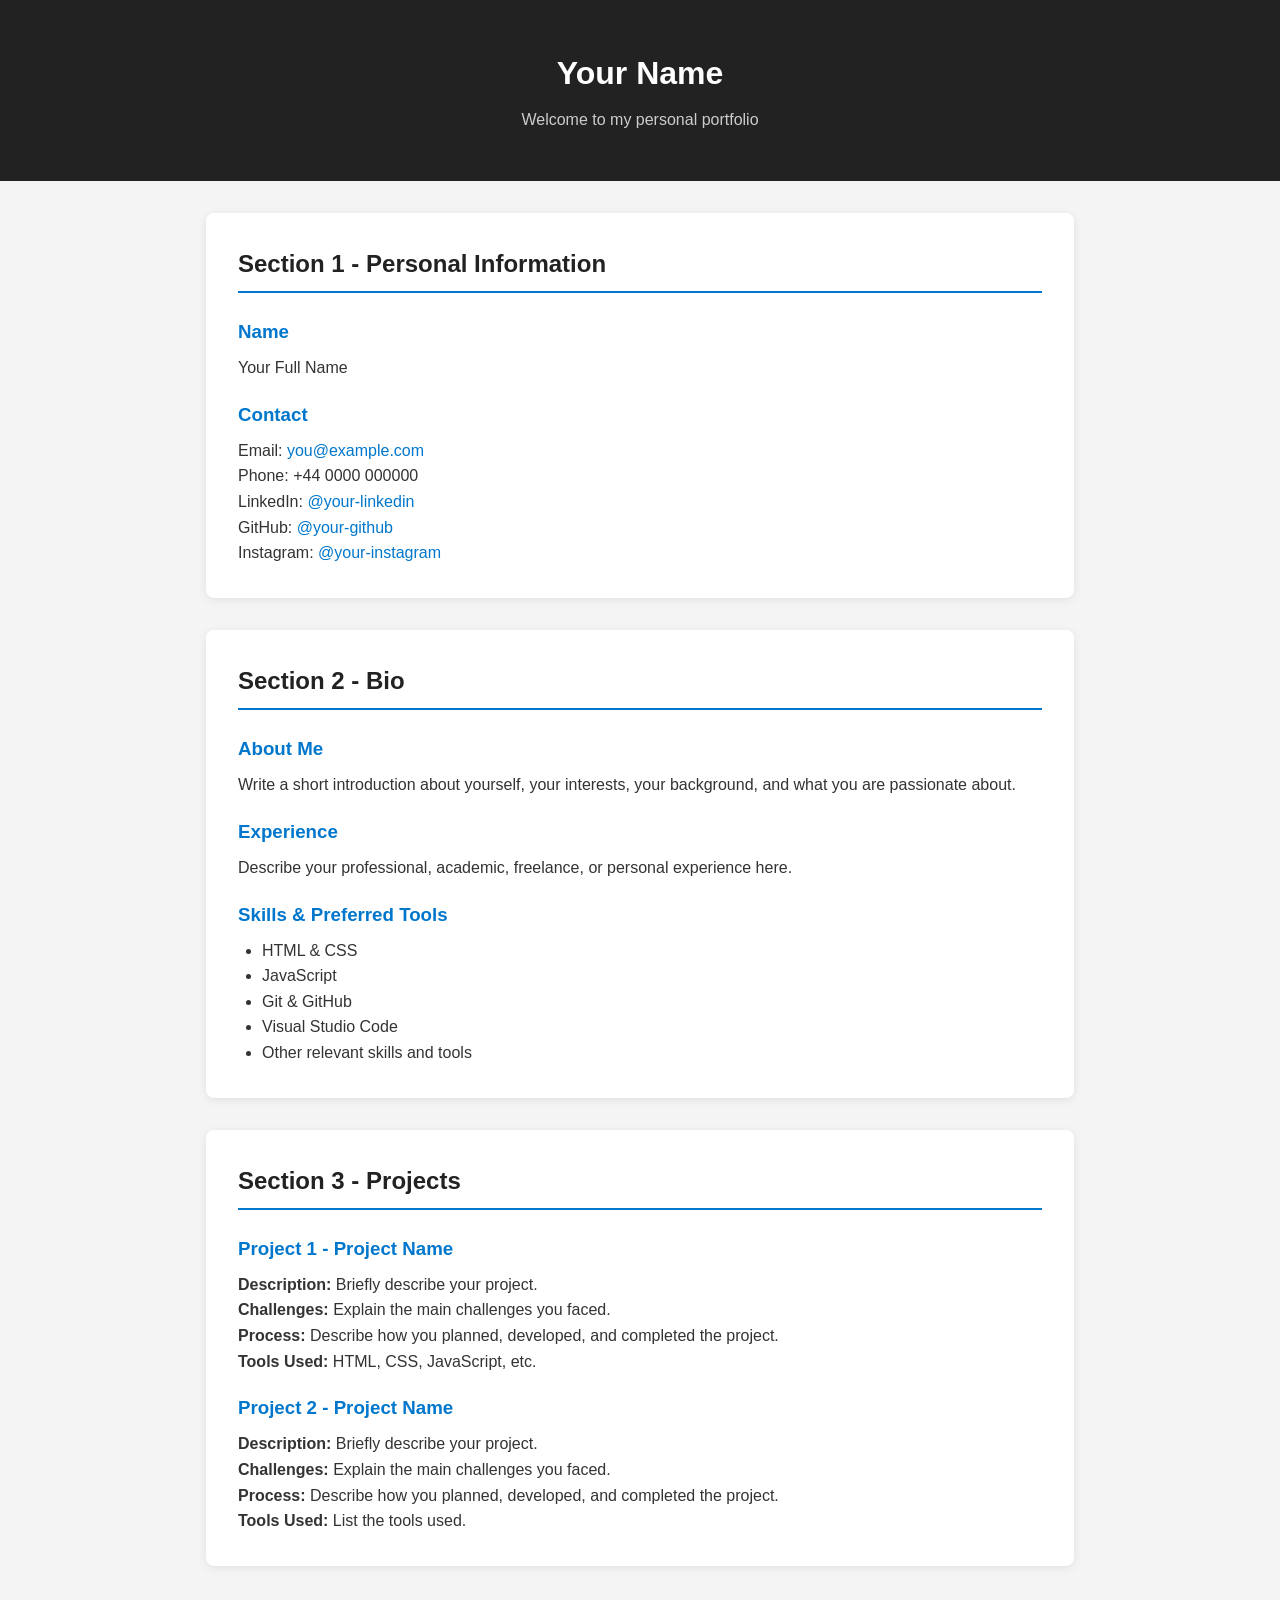
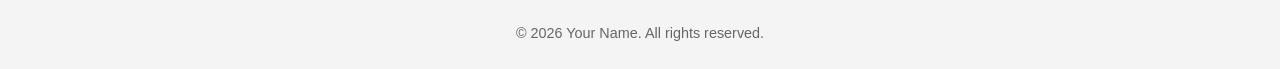
==== index.html @ 1fdf094a "add index.html file" ====
<!DOCTYPE html>
<html lang="en">
<head>
  <meta charset="UTF-8">
  <meta name="viewport" content="width=device-width, initial-scale=1.0">
  <title>Personal Portfolio</title>
  <style>
    * {
      box-sizing: border-box;
      margin: 0;
      padding: 0;
    }

    body {
      font-family: Arial, sans-serif;
      line-height: 1.6;
      color: #333;
      background-color: #f4f4f4;
    }

    header {
      background-color: #222;
      color: white;
      text-align: center;
      padding: 3rem 1rem;
    }

    header h1 {
      margin-bottom: 0.5rem;
    }

    header p {
      color: #ccc;
    }

    main {
      max-width: 900px;
      margin: 2rem auto;
      padding: 0 1rem;
    }

    section {
      background: white;
      margin-bottom: 2rem;
      padding: 2rem;
      border-radius: 8px;
      box-shadow: 0 2px 8px rgba(0, 0, 0, 0.08);
    }

    section h2 {
      color: #222;
      border-bottom: 2px solid #0077cc;
      padding-bottom: 0.5rem;
      margin-bottom: 1.5rem;
    }

    section h3 {
      color: #0077cc;
      margin-top: 1.2rem;
      margin-bottom: 0.5rem;
    }

    ul {
      padding-left: 1.5rem;
    }

    a {
      color: #0077cc;
      text-decoration: none;
    }

    a:hover {
      text-decoration: underline;
    }

    footer {
      text-align: center;
      padding: 1.5rem;
      color: #666;
      font-size: 0.9rem;
    }
  </style>
</head>
<body>

  <header>
    <h1>Your Name</h1>
    <p>Welcome to my personal portfolio</p>
  </header>

  <main>

    <!-- Section 1: Personal Information -->
    <section id="personal-information">
      <h2>Section 1 - Personal Information</h2>

      <h3>Name</h3>
      <p>Your Full Name</p>

      <h3>Contact</h3>
      <p>Email: <a href="mailto:you@example.com">you@example.com</a></p>
      <p>Phone: +44 0000 000000</p>
      <p>LinkedIn: <a href="#" target="_blank">@your-linkedin</a></p>
      <p>GitHub: <a href="#" target="_blank">@your-github</a></p>
      <p>Instagram: <a href="#" target="_blank">@your-instagram</a></p>
    </section>

    <!-- Section 2: Bio -->
    <section id="bio">
      <h2>Section 2 - Bio</h2>

      <h3>About Me</h3>
      <p>
        Write a short introduction about yourself, your interests,
        your background, and what you are passionate about.
      </p>

      <h3>Experience</h3>
      <p>
        Describe your professional, academic, freelance, or personal
        experience here.
      </p>

      <h3>Skills &amp; Preferred Tools</h3>
      <ul>
        <li>HTML &amp; CSS</li>
        <li>JavaScript</li>
        <li>Git &amp; GitHub</li>
        <li>Visual Studio Code</li>
        <li>Other relevant skills and tools</li>
      </ul>
    </section>

    <!-- Section 3: Projects -->
    <section id="projects">
      <h2>Section 3 - Projects</h2>

      <h3>Project 1 - Project Name</h3>
      <p><strong>Description:</strong> Briefly describe your project.</p>
      <p><strong>Challenges:</strong> Explain the main challenges you faced.</p>
      <p><strong>Process:</strong> Describe how you planned, developed, and completed the project.</p>
      <p><strong>Tools Used:</strong> HTML, CSS, JavaScript, etc.</p>

      <h3>Project 2 - Project Name</h3>
      <p><strong>Description:</strong> Briefly describe your project.</p>
      <p><strong>Challenges:</strong> Explain the main challenges you faced.</p>
      <p><strong>Process:</strong> Describe how you planned, developed, and completed the project.</p>
      <p><strong>Tools Used:</strong> List the tools used.</p>
    </section>

  </main>

  <footer>
    <p>&copy; 2026 Your Name. All rights reserved.</p>
  </footer>

</body>
</html>
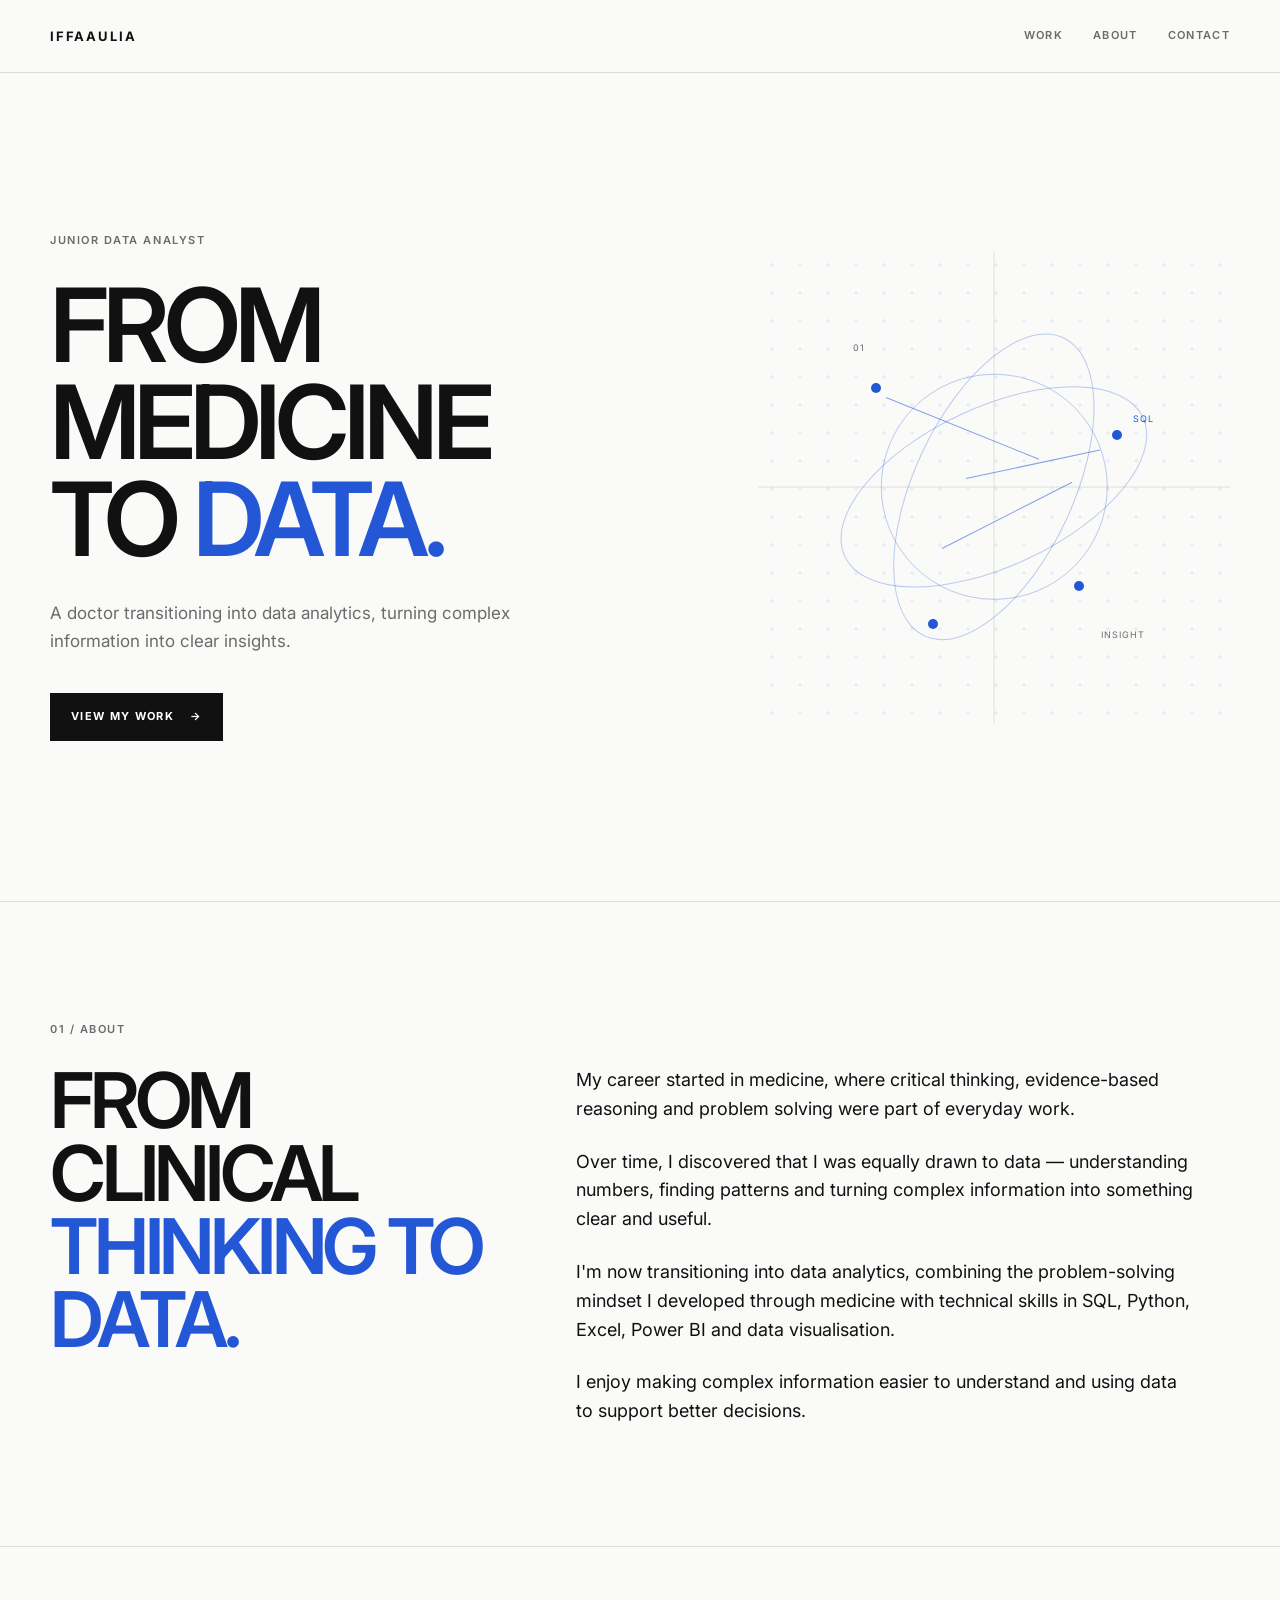
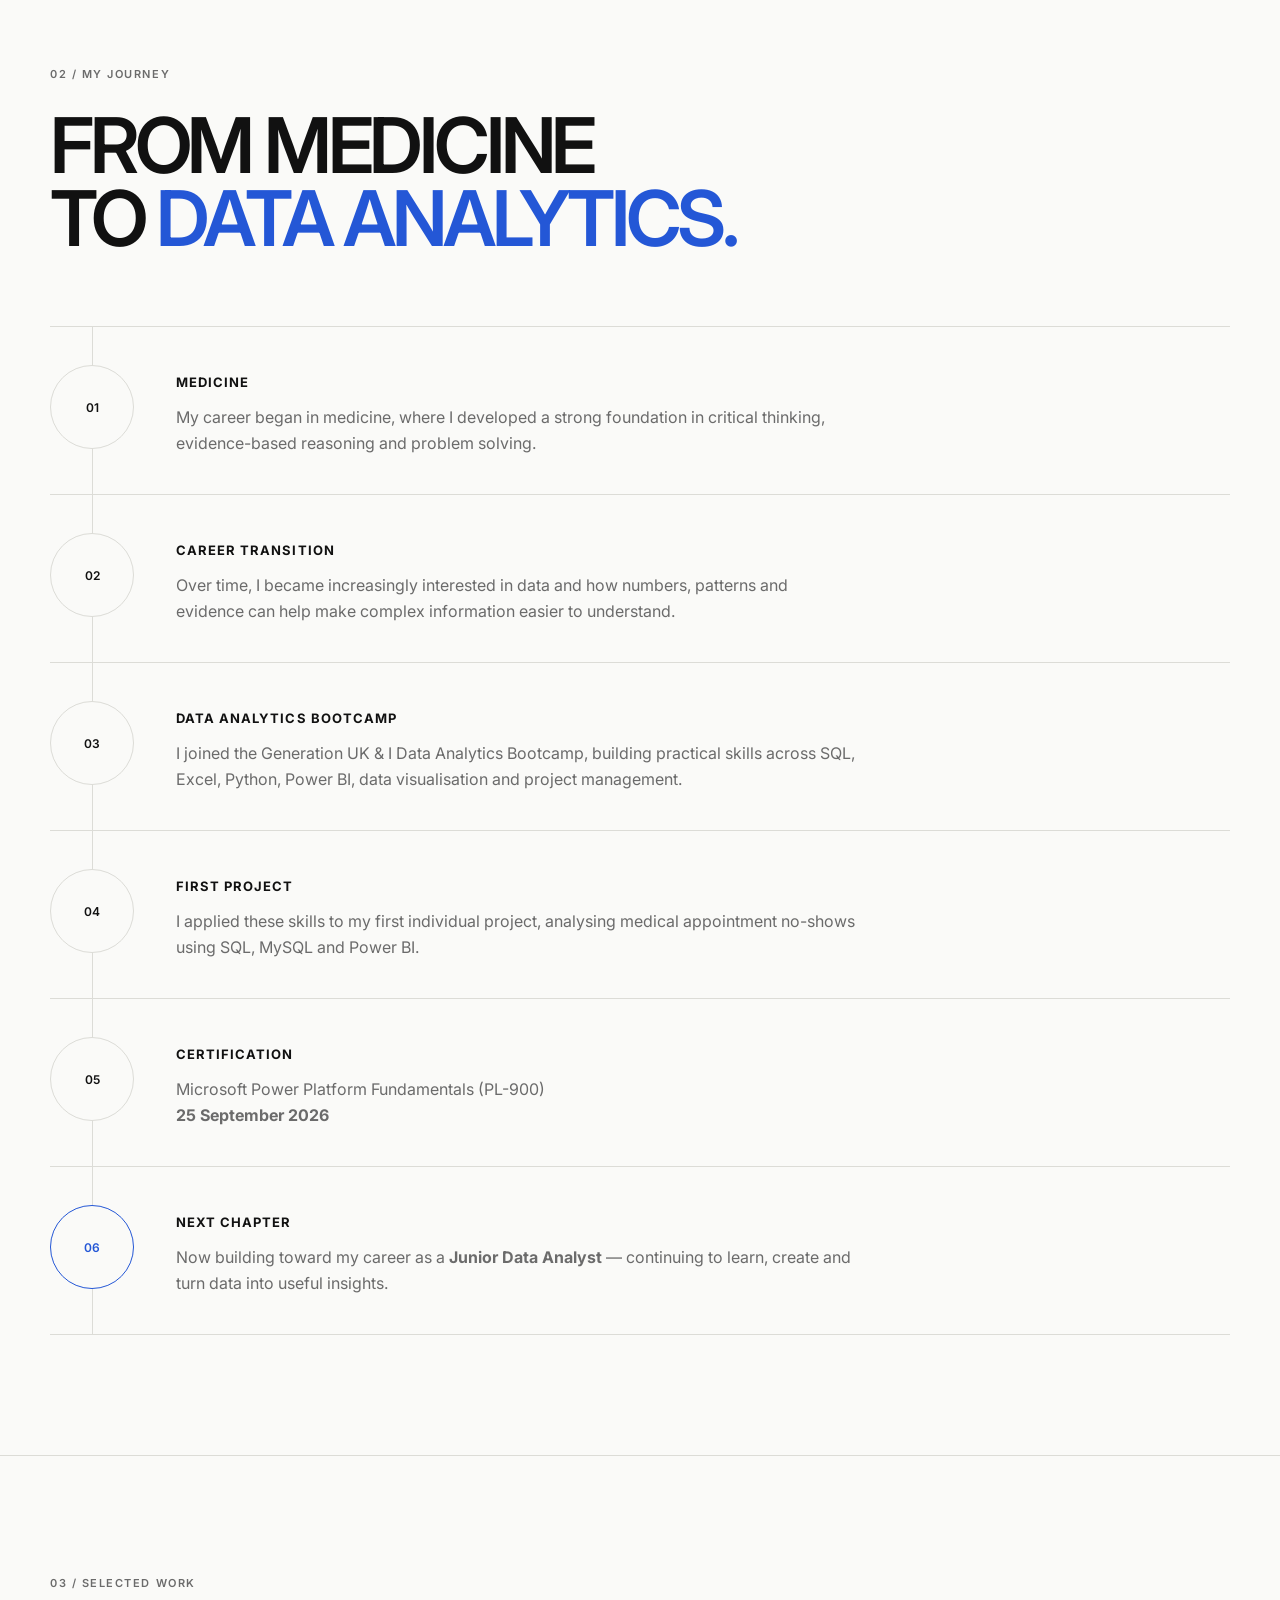
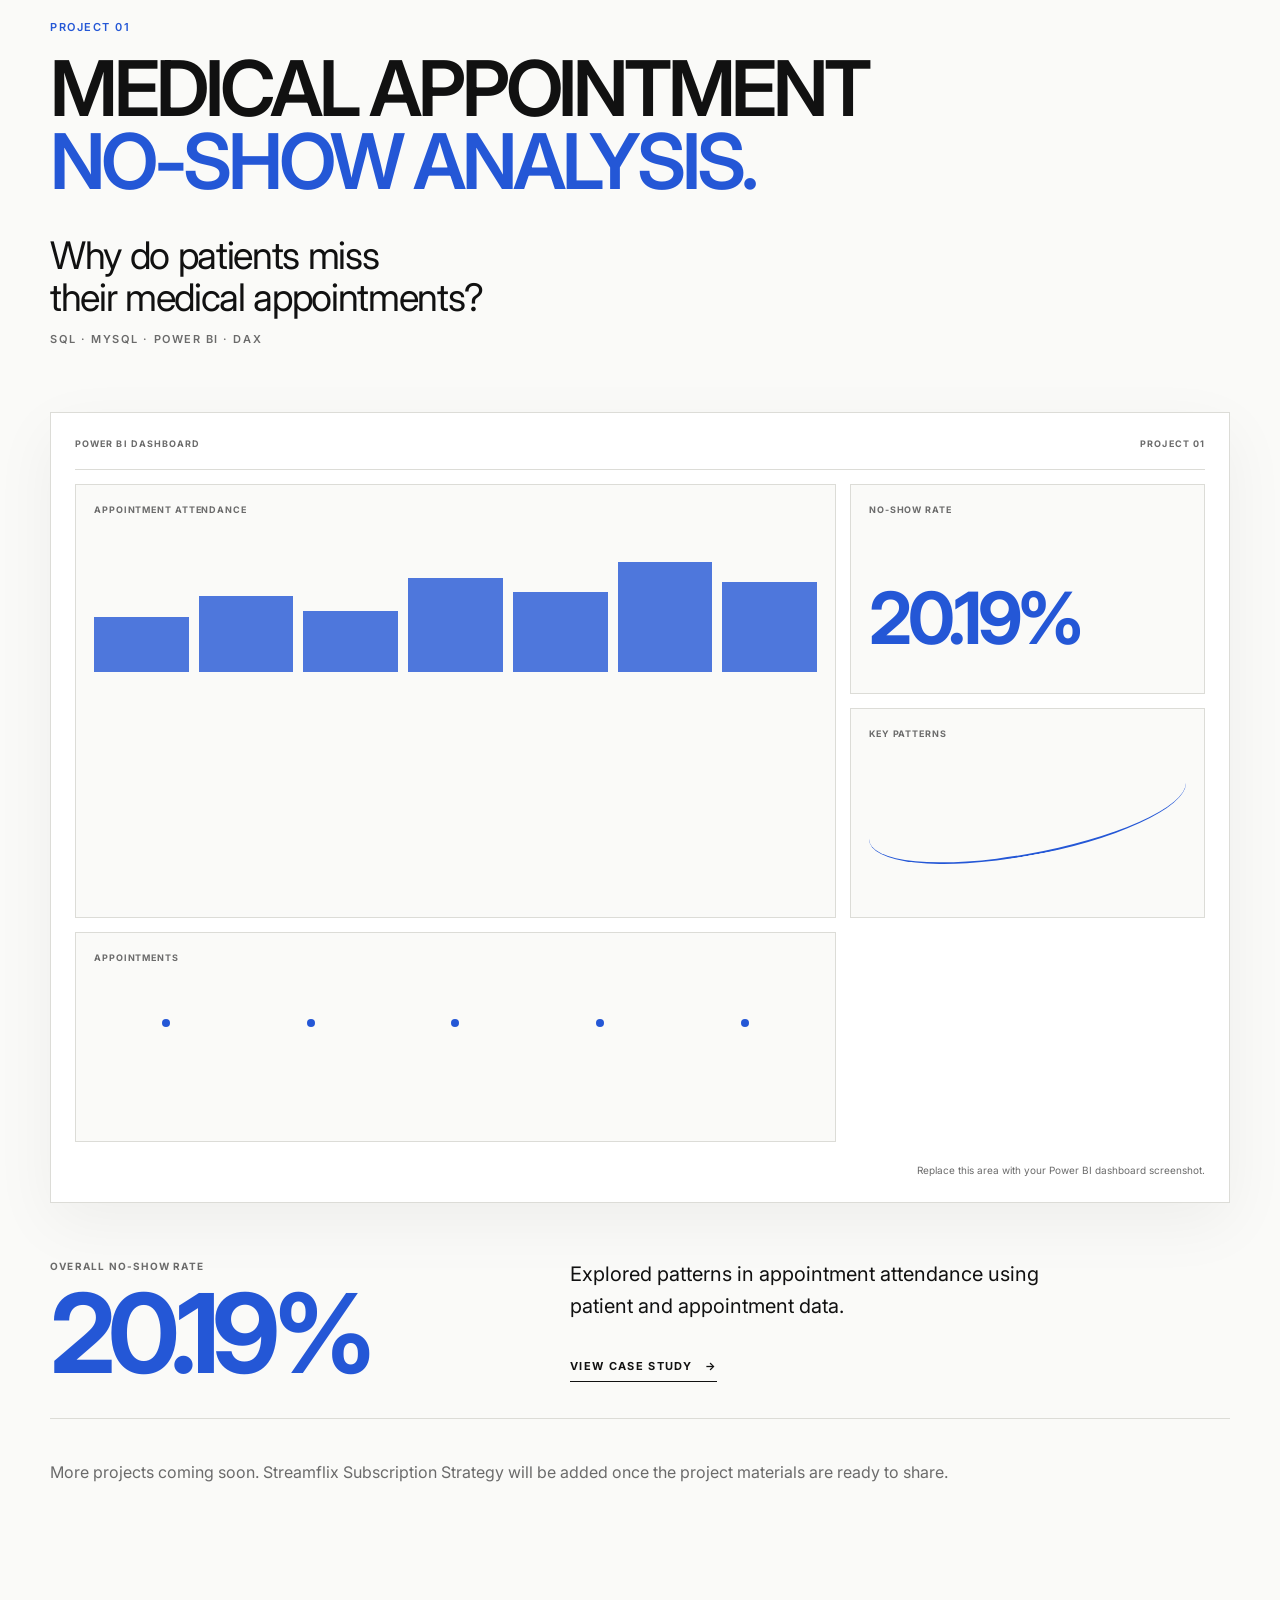
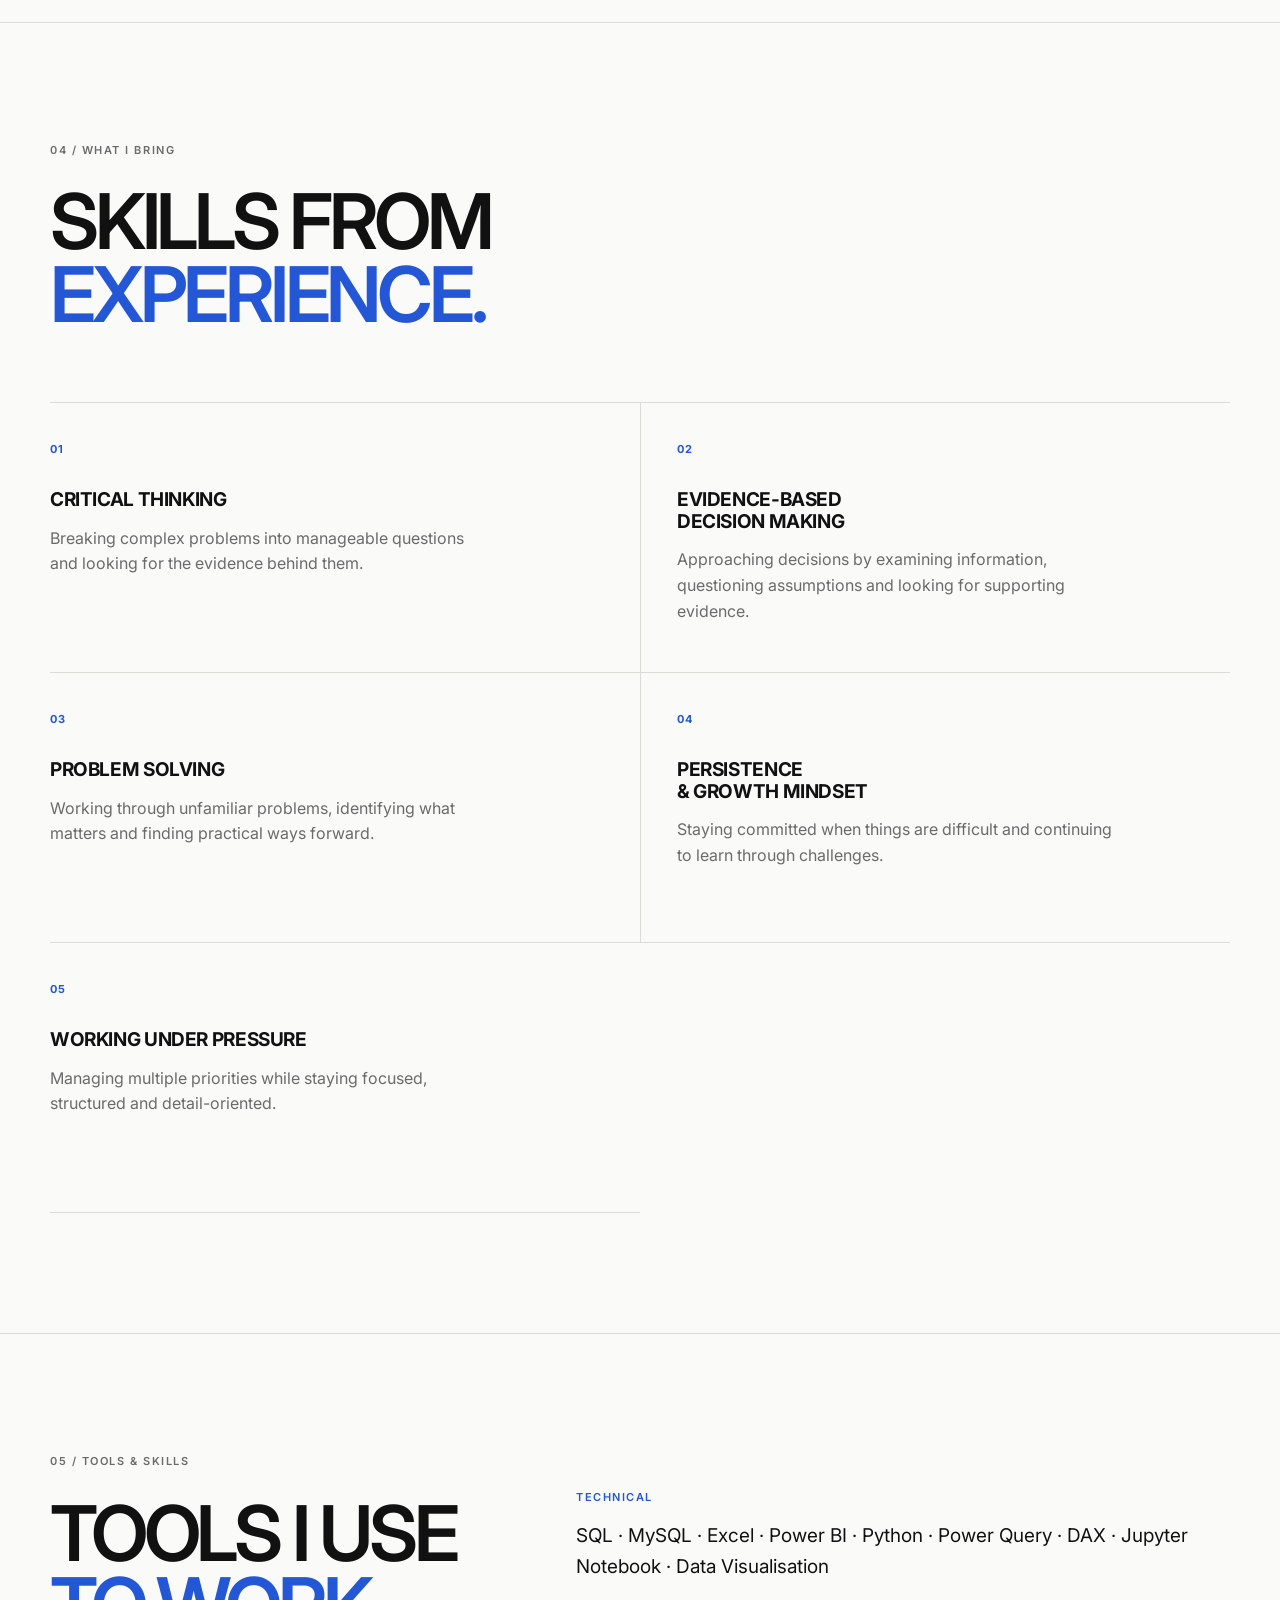
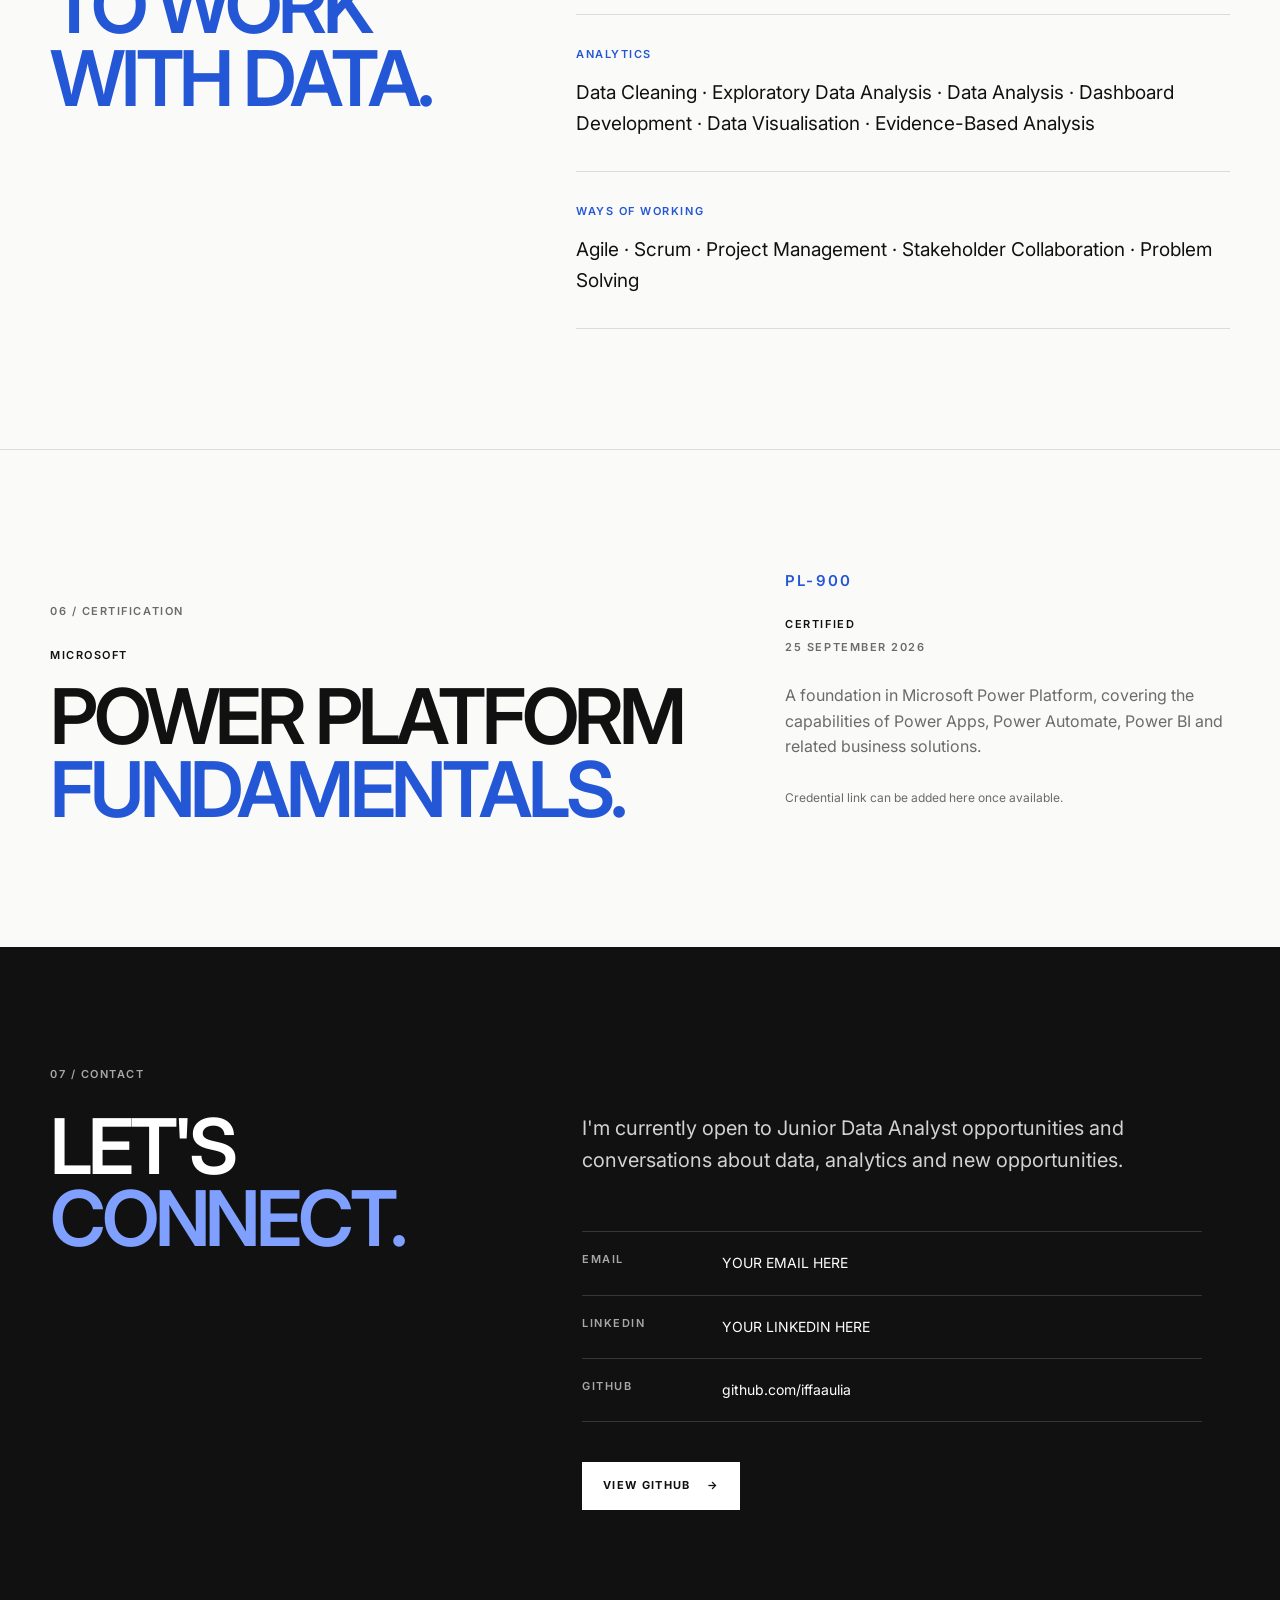
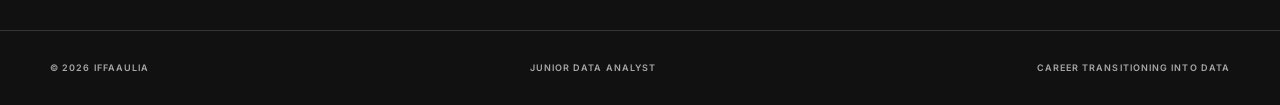
==== commit 98277c39: "Update index.html" ====
--- a/index.html
+++ b/index.html
@@ -1,159 +1,440 @@
-
 <!DOCTYPE html>
 <html lang="en">
 <head>
   <meta charset="UTF-8">
   <meta name="viewport" content="width=device-width, initial-scale=1.0">
-  <title>Personal Portfolio</title>
-  <style>
-    * {
-      box-sizing: border-box;
-      margin: 0;
-      padding: 0;
-    }
-
-    body {
-      font-family: Arial, sans-serif;
-      line-height: 1.6;
-      color: #333;
-      background-color: #f4f4f4;
-    }
-
-    header {
-      background-color: #222;
-      color: white;
-      text-align: center;
-      padding: 3rem 1rem;
-    }
-
-    header h1 {
-      margin-bottom: 0.5rem;
-    }
-
-    header p {
-      color: #ccc;
-    }
-
-    main {
-      max-width: 900px;
-      margin: 2rem auto;
-      padding: 0 1rem;
-    }
-
-    section {
-      background: white;
-      margin-bottom: 2rem;
-      padding: 2rem;
-      border-radius: 8px;
-      box-shadow: 0 2px 8px rgba(0, 0, 0, 0.08);
-    }
-
-    section h2 {
-      color: #222;
-      border-bottom: 2px solid #0077cc;
-      padding-bottom: 0.5rem;
-      margin-bottom: 1.5rem;
-    }
-
-    section h3 {
-      color: #0077cc;
-      margin-top: 1.2rem;
-      margin-bottom: 0.5rem;
-    }
-
-    ul {
-      padding-left: 1.5rem;
-    }
-
-    a {
-      color: #0077cc;
-      text-decoration: none;
-    }
-
-    a:hover {
-      text-decoration: underline;
-    }
-
-    footer {
-      text-align: center;
-      padding: 1.5rem;
-      color: #666;
-      font-size: 0.9rem;
-    }
-  </style>
+  <meta name="description" content="Iffaaulia — Junior Data Analyst transitioning from medicine to data analytics.">
+  <title>Iffaaulia — Junior Data Analyst</title>
+
+  <link rel="preconnect" href="https://fonts.googleapis.com">
+  <link rel="preconnect" href="https://fonts.gstatic.com" crossorigin>
+  <link href="https://fonts.googleapis.com/css2?family=DM+Serif+Display&family=Inter:wght@400;500;600;700&display=swap" rel="stylesheet">
+
+  <link rel="stylesheet" href="style.css">
 </head>
+
 <body>
-
-  <header>
-    <h1>Your Name</h1>
-    <p>Welcome to my personal portfolio</p>
+  <header class="site-header">
+    <nav class="nav container" aria-label="Primary navigation">
+      <a class="brand" href="#top">IFFAAULIA</a>
+
+      <div class="nav-links">
+        <a href="#work">WORK</a>
+        <a href="#about">ABOUT</a>
+        <a href="#contact">CONTACT</a>
+      </div>
+    </nav>
   </header>
 
-  <main>
-
-    <!-- Section 1: Personal Information -->
-    <section id="personal-information">
-      <h2>Section 1 - Personal Information</h2>
-
-      <h3>Name</h3>
-      <p>Your Full Name</p>
-
-      <h3>Contact</h3>
-      <p>Email: <a href="mailto:you@example.com">you@example.com</a></p>
-      <p>Phone: +44 0000 000000</p>
-      <p>LinkedIn: <a href="#" target="_blank">@your-linkedin</a></p>
-      <p>GitHub: <a href="#" target="_blank">@your-github</a></p>
-      <p>Instagram: <a href="#" target="_blank">@your-instagram</a></p>
-    </section>
-
-    <!-- Section 2: Bio -->
-    <section id="bio">
-      <h2>Section 2 - Bio</h2>
-
-      <h3>About Me</h3>
-      <p>
-        Write a short introduction about yourself, your interests,
-        your background, and what you are passionate about.
-      </p>
-
-      <h3>Experience</h3>
-      <p>
-        Describe your professional, academic, freelance, or personal
-        experience here.
-      </p>
-
-      <h3>Skills &amp; Preferred Tools</h3>
-      <ul>
-        <li>HTML &amp; CSS</li>
-        <li>JavaScript</li>
-        <li>Git &amp; GitHub</li>
-        <li>Visual Studio Code</li>
-        <li>Other relevant skills and tools</li>
-      </ul>
-    </section>
-
-    <!-- Section 3: Projects -->
-    <section id="projects">
-      <h2>Section 3 - Projects</h2>
-
-      <h3>Project 1 - Project Name</h3>
-      <p><strong>Description:</strong> Briefly describe your project.</p>
-      <p><strong>Challenges:</strong> Explain the main challenges you faced.</p>
-      <p><strong>Process:</strong> Describe how you planned, developed, and completed the project.</p>
-      <p><strong>Tools Used:</strong> HTML, CSS, JavaScript, etc.</p>
-
-      <h3>Project 2 - Project Name</h3>
-      <p><strong>Description:</strong> Briefly describe your project.</p>
-      <p><strong>Challenges:</strong> Explain the main challenges you faced.</p>
-      <p><strong>Process:</strong> Describe how you planned, developed, and completed the project.</p>
-      <p><strong>Tools Used:</strong> List the tools used.</p>
-    </section>
-
+  <main id="top">
+    <section class="hero section">
+      <div class="container hero-grid">
+        <div class="hero-copy">
+          <p class="eyebrow">JUNIOR DATA ANALYST</p>
+
+          <h1>
+            FROM MEDICINE<br>
+            TO <span>DATA.</span>
+          </h1>
+
+          <p class="hero-text">
+            A doctor transitioning into data analytics, turning complex
+            information into clear insights.
+          </p>
+
+          <a class="button button-primary" href="#work">
+            VIEW MY WORK <span aria-hidden="true">→</span>
+          </a>
+        </div>
+
+        <div class="hero-visual" aria-hidden="true">
+          <div class="data-orbit orbit-one"></div>
+          <div class="data-orbit orbit-two"></div>
+          <div class="data-orbit orbit-three"></div>
+
+          <div class="data-node node-a"></div>
+          <div class="data-node node-b"></div>
+          <div class="data-node node-c"></div>
+          <div class="data-node node-d"></div>
+
+          <div class="data-line line-a"></div>
+          <div class="data-line line-b"></div>
+          <div class="data-line line-c"></div>
+
+          <span class="data-label label-a">01</span>
+          <span class="data-label label-b">SQL</span>
+          <span class="data-label label-c">INSIGHT</span>
+        </div>
+      </div>
+    </section>
+
+    <section id="about" class="section section-border">
+      <div class="container two-column">
+        <div>
+          <p class="section-number">01 / ABOUT</p>
+          <h2>FROM CLINICAL<br><span>THINKING TO DATA.</span></h2>
+        </div>
+
+        <div class="section-copy">
+          <p>
+            My career started in medicine, where critical thinking,
+            evidence-based reasoning and problem solving were part of
+            everyday work.
+          </p>
+
+          <p>
+            Over time, I discovered that I was equally drawn to data —
+            understanding numbers, finding patterns and turning complex
+            information into something clear and useful.
+          </p>
+
+          <p>
+            I'm now transitioning into data analytics, combining the
+            problem-solving mindset I developed through medicine with
+            technical skills in SQL, Python, Excel, Power BI and data
+            visualisation.
+          </p>
+
+          <p>
+            I enjoy making complex information easier to understand and
+            using data to support better decisions.
+          </p>
+        </div>
+      </div>
+    </section>
+
+    <section id="journey" class="section section-border">
+      <div class="container">
+        <div class="section-intro">
+          <p class="section-number">02 / MY JOURNEY</p>
+          <h2>FROM MEDICINE<br>TO <span>DATA ANALYTICS.</span></h2>
+        </div>
+
+        <div class="timeline">
+          <article class="timeline-item">
+            <div class="timeline-index">01</div>
+            <div>
+              <p class="timeline-label">MEDICINE</p>
+              <p class="timeline-text">
+                My career began in medicine, where I developed a strong
+                foundation in critical thinking, evidence-based reasoning
+                and problem solving.
+              </p>
+            </div>
+          </article>
+
+          <article class="timeline-item">
+            <div class="timeline-index">02</div>
+            <div>
+              <p class="timeline-label">CAREER TRANSITION</p>
+              <p class="timeline-text">
+                Over time, I became increasingly interested in data and how
+                numbers, patterns and evidence can help make complex
+                information easier to understand.
+              </p>
+            </div>
+          </article>
+
+          <article class="timeline-item">
+            <div class="timeline-index">03</div>
+            <div>
+              <p class="timeline-label">DATA ANALYTICS BOOTCAMP</p>
+              <p class="timeline-text">
+                I joined the Generation UK &amp; I Data Analytics Bootcamp,
+                building practical skills across SQL, Excel, Python, Power BI,
+                data visualisation and project management.
+              </p>
+            </div>
+          </article>
+
+          <article class="timeline-item">
+            <div class="timeline-index">04</div>
+            <div>
+              <p class="timeline-label">FIRST PROJECT</p>
+              <p class="timeline-text">
+                I applied these skills to my first individual project,
+                analysing medical appointment no-shows using SQL, MySQL
+                and Power BI.
+              </p>
+            </div>
+          </article>
+
+          <article class="timeline-item">
+            <div class="timeline-index">05</div>
+            <div>
+              <p class="timeline-label">CERTIFICATION</p>
+              <p class="timeline-text">
+                Microsoft Power Platform Fundamentals (PL-900)<br>
+                <strong>25 September 2026</strong>
+              </p>
+            </div>
+          </article>
+
+          <article class="timeline-item timeline-final">
+            <div class="timeline-index">06</div>
+            <div>
+              <p class="timeline-label">NEXT CHAPTER</p>
+              <p class="timeline-text">
+                Now building toward my career as a
+                <strong>Junior Data Analyst</strong> — continuing to learn,
+                create and turn data into useful insights.
+              </p>
+            </div>
+          </article>
+        </div>
+      </div>
+    </section>
+
+    <section id="work" class="section section-border">
+      <div class="container">
+        <div class="section-intro work-heading">
+          <p class="section-number">03 / SELECTED WORK</p>
+          <p class="project-index">PROJECT 01</p>
+          <h2>MEDICAL APPOINTMENT<br><span>NO-SHOW ANALYSIS.</span></h2>
+          <p class="project-question">
+            Why do patients miss<br class="desktop-only"> their medical appointments?
+          </p>
+          <p class="project-tools">SQL · MYSQL · POWER BI · DAX</p>
+        </div>
+
+        <div class="project-visual">
+          <div class="dashboard-placeholder">
+            <div class="placeholder-top">
+              <span>POWER BI DASHBOARD</span>
+              <span>PROJECT 01</span>
+            </div>
+
+            <div class="placeholder-grid">
+              <div class="placeholder-chart chart-large">
+                <span>APPOINTMENT ATTENDANCE</span>
+                <div class="fake-bars">
+                  <i></i><i></i><i></i><i></i><i></i><i></i><i></i>
+                </div>
+              </div>
+
+              <div class="placeholder-chart chart-stat">
+                <span>NO-SHOW RATE</span>
+                <strong>20.19%</strong>
+              </div>
+
+              <div class="placeholder-chart chart-small">
+                <span>KEY PATTERNS</span>
+                <div class="fake-line"></div>
+              </div>
+
+              <div class="placeholder-chart chart-small">
+                <span>APPOINTMENTS</span>
+                <div class="fake-dots">
+                  <i></i><i></i><i></i><i></i><i></i>
+                </div>
+              </div>
+            </div>
+
+            <p class="placeholder-note">
+              Replace this area with your Power BI dashboard screenshot.
+            </p>
+          </div>
+        </div>
+
+        <div class="project-summary">
+          <div class="project-stat">
+            <span>OVERALL NO-SHOW RATE</span>
+            <strong>20.19%</strong>
+          </div>
+
+          <div class="project-description">
+            <p>
+              Explored patterns in appointment attendance using patient and
+              appointment data.
+            </p>
+
+            <a
+              class="text-link"
+              href="https://github.com/iffaaulia/medical-appointment-no-show-analysis"
+              target="_blank"
+              rel="noopener noreferrer"
+            >
+              VIEW CASE STUDY <span aria-hidden="true">→</span>
+            </a>
+          </div>
+        </div>
+
+        <div class="project-note">
+          <p class="muted">
+            More projects coming soon. Streamflix Subscription Strategy will
+            be added once the project materials are ready to share.
+          </p>
+        </div>
+      </div>
+    </section>
+
+    <section id="strengths" class="section section-border">
+      <div class="container">
+        <div class="section-intro">
+          <p class="section-number">04 / WHAT I BRING</p>
+          <h2>SKILLS FROM<br><span>EXPERIENCE.</span></h2>
+        </div>
+
+        <div class="strengths-grid">
+          <article class="strength">
+            <span class="strength-number">01</span>
+            <h3>CRITICAL THINKING</h3>
+            <p>
+              Breaking complex problems into manageable questions and looking
+              for the evidence behind them.
+            </p>
+          </article>
+
+          <article class="strength">
+            <span class="strength-number">02</span>
+            <h3>EVIDENCE-BASED<br>DECISION MAKING</h3>
+            <p>
+              Approaching decisions by examining information, questioning
+              assumptions and looking for supporting evidence.
+            </p>
+          </article>
+
+          <article class="strength">
+            <span class="strength-number">03</span>
+            <h3>PROBLEM SOLVING</h3>
+            <p>
+              Working through unfamiliar problems, identifying what matters
+              and finding practical ways forward.
+            </p>
+          </article>
+
+          <article class="strength">
+            <span class="strength-number">04</span>
+            <h3>PERSISTENCE<br>&amp; GROWTH MINDSET</h3>
+            <p>
+              Staying committed when things are difficult and continuing to
+              learn through challenges.
+            </p>
+          </article>
+
+          <article class="strength">
+            <span class="strength-number">05</span>
+            <h3>WORKING UNDER PRESSURE</h3>
+            <p>
+              Managing multiple priorities while staying focused, structured
+              and detail-oriented.
+            </p>
+          </article>
+        </div>
+      </div>
+    </section>
+
+    <section id="skills" class="section section-border">
+      <div class="container two-column">
+        <div>
+          <p class="section-number">05 / TOOLS &amp; SKILLS</p>
+          <h2>TOOLS I USE<br><span>TO WORK WITH DATA.</span></h2>
+        </div>
+
+        <div class="skills-content">
+          <div class="skill-group">
+            <p class="skill-group-title">TECHNICAL</p>
+            <p class="skill-list">
+              SQL · MySQL · Excel · Power BI · Python · Power Query · DAX ·
+              Jupyter Notebook · Data Visualisation
+            </p>
+          </div>
+
+          <div class="skill-group">
+            <p class="skill-group-title">ANALYTICS</p>
+            <p class="skill-list">
+              Data Cleaning · Exploratory Data Analysis · Data Analysis ·
+              Dashboard Development · Data Visualisation · Evidence-Based Analysis
+            </p>
+          </div>
+
+          <div class="skill-group">
+            <p class="skill-group-title">WAYS OF WORKING</p>
+            <p class="skill-list">
+              Agile · Scrum · Project Management · Stakeholder Collaboration ·
+              Problem Solving
+            </p>
+          </div>
+        </div>
+      </div>
+    </section>
+
+    <section id="certification" class="section section-border">
+      <div class="container certification">
+        <div>
+          <p class="section-number">06 / CERTIFICATION</p>
+          <p class="certification-brand">MICROSOFT</p>
+          <h2>POWER PLATFORM<br><span>FUNDAMENTALS.</span></h2>
+        </div>
+
+        <div class="certification-details">
+          <p class="cert-code">PL-900</p>
+          <p class="cert-status">CERTIFIED</p>
+          <p class="cert-date">25 SEPTEMBER 2026</p>
+          <p class="cert-description">
+            A foundation in Microsoft Power Platform, covering the
+            capabilities of Power Apps, Power Automate, Power BI and related
+            business solutions.
+          </p>
+          <p class="muted small">
+            Credential link can be added here once available.
+          </p>
+        </div>
+      </div>
+    </section>
+
+    <section id="contact" class="section contact-section">
+      <div class="container contact">
+        <div>
+          <p class="section-number">07 / CONTACT</p>
+          <h2>LET'S<br><span>CONNECT.</span></h2>
+        </div>
+
+        <div class="contact-content">
+          <p class="contact-intro">
+            I'm currently open to Junior Data Analyst opportunities and
+            conversations about data, analytics and new opportunities.
+          </p>
+
+          <div class="contact-list">
+            <div class="contact-item">
+              <span>EMAIL</span>
+              <p>YOUR EMAIL HERE</p>
+            </div>
+
+            <div class="contact-item">
+              <span>LINKEDIN</span>
+              <p>YOUR LINKEDIN HERE</p>
+            </div>
+
+            <div class="contact-item">
+              <span>GITHUB</span>
+              <a
+                href="https://github.com/iffaaulia"
+                target="_blank"
+                rel="noopener noreferrer"
+              >
+                github.com/iffaaulia
+              </a>
+            </div>
+          </div>
+
+          <a class="button button-primary" href="https://github.com/iffaaulia">
+            VIEW GITHUB <span aria-hidden="true">→</span>
+          </a>
+        </div>
+      </div>
+    </section>
   </main>
 
-  <footer>
-    <p>&copy; 2026 Your Name. All rights reserved.</p>
+  <footer class="site-footer">
+    <div class="container footer-inner">
+      <p>© 2026 IFFAAULIA</p>
+      <p>JUNIOR DATA ANALYST</p>
+      <p>CAREER TRANSITIONING INTO DATA</p>
+    </div>
   </footer>
 
+  <script src="script.js"></script>
 </body>
-</html>+</html>
--- a/style.css
+++ b/style.css
@@ -0,0 +1,933 @@
+:root {
+  --bg: #FAFAF8;
+  --text: #111111;
+  --muted: #6B6B6B;
+  --blue: #2457D6;
+  --light-blue: #EAF0FF;
+  --white: #FFFFFF;
+  --line: #DCDCD7;
+  --max-width: 1180px;
+  --serif: "DM Serif Display", Georgia, serif;
+  --sans: "Inter", Arial, sans-serif;
+}
+
+* {
+  box-sizing: border-box;
+}
+
+html {
+  scroll-behavior: smooth;
+}
+
+body {
+  margin: 0;
+  background: var(--bg);
+  color: var(--text);
+  font-family: var(--sans);
+  line-height: 1.6;
+}
+
+a {
+  color: inherit;
+  text-decoration: none;
+}
+
+button,
+a {
+  -webkit-tap-highlight-color: transparent;
+}
+
+img {
+  display: block;
+  max-width: 100%;
+}
+
+.container {
+  width: min(calc(100% - 48px), var(--max-width));
+  margin-inline: auto;
+}
+
+.section {
+  padding: 120px 0;
+}
+
+.section-border {
+  border-top: 1px solid var(--line);
+}
+
+.site-header {
+  position: sticky;
+  top: 0;
+  z-index: 100;
+  background: rgba(250, 250, 248, 0.94);
+  border-bottom: 1px solid var(--line);
+  backdrop-filter: blur(10px);
+}
+
+.nav {
+  min-height: 72px;
+  display: flex;
+  align-items: center;
+  justify-content: space-between;
+  gap: 24px;
+}
+
+.brand {
+  font-size: 13px;
+  font-weight: 700;
+  letter-spacing: 0.14em;
+}
+
+.nav-links {
+  display: flex;
+  align-items: center;
+  gap: 30px;
+}
+
+.nav-links a {
+  font-size: 11px;
+  font-weight: 600;
+  letter-spacing: 0.12em;
+  color: var(--muted);
+  transition: color 180ms ease;
+}
+
+.nav-links a:hover,
+.nav-links a:focus-visible {
+  color: var(--text);
+}
+
+.hero {
+  min-height: calc(100vh - 72px);
+  display: flex;
+  align-items: center;
+  padding: 100px 0;
+}
+
+.hero-grid {
+  display: grid;
+  grid-template-columns: minmax(0, 1.15fr) minmax(300px, 0.85fr);
+  align-items: center;
+  gap: 70px;
+}
+
+.eyebrow,
+.section-number,
+.project-index,
+.project-tools,
+.skill-group-title,
+.certification-brand,
+.cert-code,
+.cert-status,
+.cert-date,
+.contact-item span {
+  margin: 0;
+  font-size: 11px;
+  font-weight: 600;
+  letter-spacing: 0.14em;
+  line-height: 1.4;
+}
+
+.eyebrow {
+  margin-bottom: 28px;
+  color: var(--muted);
+}
+
+.hero h1,
+.section h2 {
+  margin: 0;
+  font-weight: 600;
+  letter-spacing: -0.055em;
+  line-height: 0.95;
+}
+
+.hero h1 {
+  font-size: clamp(58px, 8vw, 112px);
+  max-width: 900px;
+}
+
+.hero h1 span,
+.section h2 span {
+  color: var(--blue);
+}
+
+.hero-text {
+  max-width: 500px;
+  margin: 32px 0 38px;
+  color: var(--muted);
+  font-size: 17px;
+}
+
+.button {
+  display: inline-flex;
+  align-items: center;
+  gap: 16px;
+  min-height: 48px;
+  padding: 0 20px;
+  border: 1px solid var(--text);
+  font-size: 11px;
+  font-weight: 700;
+  letter-spacing: 0.12em;
+  transition: transform 180ms ease, background 180ms ease, color 180ms ease;
+}
+
+.button:hover,
+.button:focus-visible {
+  transform: translateY(-2px);
+}
+
+.button-primary {
+  background: var(--text);
+  color: var(--white);
+}
+
+.button-primary:hover,
+.button-primary:focus-visible {
+  background: var(--blue);
+  border-color: var(--blue);
+}
+
+.hero-visual {
+  position: relative;
+  aspect-ratio: 1;
+  max-width: 480px;
+  width: 100%;
+  justify-self: end;
+  overflow: hidden;
+  background:
+    radial-gradient(circle at center, rgba(36, 87, 214, 0.07) 0 2px, transparent 2px 100%),
+    linear-gradient(90deg, transparent 49.8%, var(--line) 50%, transparent 50.2%),
+    linear-gradient(0deg, transparent 49.8%, var(--line) 50%, transparent 50.2%);
+  background-size: 28px 28px, 100% 100%, 100% 100%;
+}
+
+.data-orbit {
+  position: absolute;
+  border: 1px solid rgba(36, 87, 214, 0.3);
+  border-radius: 50%;
+  left: 50%;
+  top: 50%;
+  transform: translate(-50%, -50%);
+}
+
+.orbit-one {
+  width: 48%;
+  height: 48%;
+}
+
+.orbit-two {
+  width: 70%;
+  height: 34%;
+  transform: translate(-50%, -50%) rotate(-25deg);
+}
+
+.orbit-three {
+  width: 34%;
+  height: 70%;
+  transform: translate(-50%, -50%) rotate(25deg);
+}
+
+.data-node {
+  position: absolute;
+  width: 10px;
+  height: 10px;
+  border-radius: 50%;
+  background: var(--blue);
+}
+
+.node-a { left: 24%; top: 28%; }
+.node-b { right: 23%; top: 38%; }
+.node-c { left: 36%; bottom: 20%; }
+.node-d { right: 31%; bottom: 28%; }
+
+.data-line {
+  position: absolute;
+  height: 1px;
+  background: var(--blue);
+  transform-origin: left center;
+  opacity: 0.55;
+}
+
+.line-a {
+  width: 35%;
+  left: 27%;
+  top: 31%;
+  transform: rotate(22deg);
+}
+
+.line-b {
+  width: 31%;
+  left: 39%;
+  top: 63%;
+  transform: rotate(-27deg);
+}
+
+.line-c {
+  width: 29%;
+  left: 44%;
+  top: 48%;
+  transform: rotate(-12deg);
+}
+
+.data-label {
+  position: absolute;
+  color: var(--muted);
+  font-size: 9px;
+  letter-spacing: 0.12em;
+}
+
+.label-a { top: 19%; left: 20%; }
+.label-b { top: 34%; right: 16%; color: var(--blue); }
+.label-c { bottom: 17%; right: 18%; }
+
+.two-column {
+  display: grid;
+  grid-template-columns: minmax(260px, 0.8fr) minmax(0, 1.2fr);
+  gap: 90px;
+}
+
+.section-number {
+  color: var(--muted);
+  margin-bottom: 28px;
+}
+
+.section h2 {
+  font-size: clamp(46px, 6vw, 78px);
+}
+
+.section-copy {
+  max-width: 620px;
+  padding-top: 44px;
+}
+
+.section-copy p {
+  margin: 0 0 24px;
+  font-size: 18px;
+}
+
+.section-copy p:last-child {
+  margin-bottom: 0;
+}
+
+.section-intro {
+  max-width: 900px;
+}
+
+.timeline {
+  position: relative;
+  margin-top: 70px;
+  border-top: 1px solid var(--line);
+}
+
+.timeline::before {
+  content: "";
+  position: absolute;
+  left: 42px;
+  top: 0;
+  bottom: 0;
+  width: 1px;
+  background: var(--line);
+}
+
+.timeline-item {
+  position: relative;
+  display: grid;
+  grid-template-columns: 84px minmax(0, 700px);
+  gap: 42px;
+  padding: 38px 0;
+  border-bottom: 1px solid var(--line);
+}
+
+.timeline-index {
+  position: relative;
+  z-index: 1;
+  width: 84px;
+  height: 84px;
+  display: grid;
+  place-items: center;
+  border: 1px solid var(--line);
+  border-radius: 50%;
+  background: var(--bg);
+  font-size: 12px;
+  font-weight: 600;
+}
+
+.timeline-label {
+  margin: 7px 0 12px;
+  font-size: 13px;
+  font-weight: 700;
+  letter-spacing: 0.08em;
+}
+
+.timeline-text {
+  max-width: 680px;
+  margin: 0;
+  color: var(--muted);
+  font-size: 16px;
+}
+
+.timeline-final .timeline-index {
+  color: var(--blue);
+  border-color: var(--blue);
+}
+
+.work-heading {
+  max-width: 1000px;
+}
+
+.project-index {
+  margin-bottom: 18px;
+  color: var(--blue);
+}
+
+.project-question {
+  margin: 36px 0 14px;
+  font-size: clamp(24px, 3vw, 38px);
+  line-height: 1.1;
+  letter-spacing: -0.035em;
+}
+
+.project-tools {
+  color: var(--muted);
+}
+
+.project-visual {
+  margin-top: 64px;
+}
+
+.dashboard-placeholder {
+  min-height: 570px;
+  padding: 24px;
+  background: var(--white);
+  border: 1px solid var(--line);
+  box-shadow: 0 20px 60px rgba(17, 17, 17, 0.05);
+}
+
+.placeholder-top {
+  display: flex;
+  justify-content: space-between;
+  gap: 20px;
+  padding-bottom: 18px;
+  border-bottom: 1px solid var(--line);
+  font-size: 9px;
+  font-weight: 700;
+  letter-spacing: 0.12em;
+  color: var(--muted);
+}
+
+.placeholder-grid {
+  display: grid;
+  grid-template-columns: 1.5fr 0.7fr;
+  gap: 14px;
+  margin-top: 14px;
+}
+
+.placeholder-chart {
+  min-height: 210px;
+  padding: 18px;
+  border: 1px solid var(--line);
+  background: var(--bg);
+}
+
+.placeholder-chart span {
+  display: block;
+  font-size: 9px;
+  font-weight: 700;
+  letter-spacing: 0.1em;
+  color: var(--muted);
+}
+
+.chart-large {
+  grid-row: span 2;
+}
+
+.chart-stat {
+  display: flex;
+  flex-direction: column;
+  justify-content: space-between;
+}
+
+.chart-stat strong {
+  font-size: clamp(44px, 6vw, 72px);
+  letter-spacing: -0.06em;
+  color: var(--blue);
+}
+
+.fake-bars {
+  height: 130px;
+  display: flex;
+  align-items: end;
+  gap: 10px;
+  margin-top: 24px;
+}
+
+.fake-bars i {
+  flex: 1;
+  display: block;
+  background: var(--blue);
+  opacity: 0.8;
+}
+
+.fake-bars i:nth-child(1) { height: 42%; }
+.fake-bars i:nth-child(2) { height: 58%; }
+.fake-bars i:nth-child(3) { height: 47%; }
+.fake-bars i:nth-child(4) { height: 72%; }
+.fake-bars i:nth-child(5) { height: 61%; }
+.fake-bars i:nth-child(6) { height: 84%; }
+.fake-bars i:nth-child(7) { height: 69%; }
+
+.fake-line {
+  height: 90px;
+  margin-top: 24px;
+  border-bottom: 2px solid var(--blue);
+  border-radius: 50%;
+  transform: skewY(-10deg);
+}
+
+.fake-dots {
+  height: 90px;
+  display: flex;
+  align-items: center;
+  justify-content: space-around;
+  margin-top: 12px;
+}
+
+.fake-dots i {
+  width: 8px;
+  height: 8px;
+  background: var(--blue);
+  border-radius: 50%;
+}
+
+.placeholder-note {
+  margin: 20px 0 0;
+  text-align: right;
+  color: var(--muted);
+  font-size: 10px;
+}
+
+.project-summary {
+  display: grid;
+  grid-template-columns: 0.8fr 1.2fr;
+  gap: 80px;
+  padding: 55px 0 35px;
+  border-bottom: 1px solid var(--line);
+}
+
+.project-stat span {
+  display: block;
+  margin-bottom: 10px;
+  font-size: 10px;
+  font-weight: 700;
+  letter-spacing: 0.12em;
+  color: var(--muted);
+}
+
+.project-stat strong {
+  display: block;
+  font-size: clamp(64px, 9vw, 110px);
+  line-height: 0.9;
+  letter-spacing: -0.07em;
+  color: var(--blue);
+}
+
+.project-description {
+  max-width: 500px;
+}
+
+.project-description p {
+  margin: 0 0 30px;
+  font-size: 20px;
+}
+
+.text-link {
+  display: inline-flex;
+  gap: 12px;
+  align-items: center;
+  font-size: 11px;
+  font-weight: 700;
+  letter-spacing: 0.12em;
+  border-bottom: 1px solid var(--text);
+  padding-bottom: 5px;
+}
+
+.text-link:hover {
+  color: var(--blue);
+  border-color: var(--blue);
+}
+
+.project-note {
+  padding-top: 25px;
+}
+
+.muted {
+  color: var(--muted);
+}
+
+.small {
+  font-size: 12px;
+}
+
+.strengths-grid {
+  display: grid;
+  grid-template-columns: repeat(2, minmax(0, 1fr));
+  margin-top: 70px;
+  border-top: 1px solid var(--line);
+}
+
+.strength {
+  min-height: 270px;
+  padding: 32px 36px 40px 0;
+  border-bottom: 1px solid var(--line);
+}
+
+.strength:nth-child(even) {
+  padding-left: 36px;
+  border-left: 1px solid var(--line);
+}
+
+.strength-number {
+  color: var(--blue);
+  font-size: 11px;
+  font-weight: 700;
+  letter-spacing: 0.12em;
+}
+
+.strength h3 {
+  margin: 28px 0 15px;
+  font-size: 19px;
+  line-height: 1.15;
+  letter-spacing: -0.02em;
+}
+
+.strength p {
+  max-width: 440px;
+  margin: 0;
+  color: var(--muted);
+}
+
+.skills-content {
+  padding-top: 36px;
+}
+
+.skill-group {
+  padding: 0 0 32px;
+  margin-bottom: 32px;
+  border-bottom: 1px solid var(--line);
+}
+
+.skill-group:last-child {
+  margin-bottom: 0;
+}
+
+.skill-group-title {
+  color: var(--blue);
+  margin-bottom: 14px;
+}
+
+.skill-list {
+  max-width: 650px;
+  margin: 0;
+  font-size: 19px;
+  line-height: 1.65;
+}
+
+.certification {
+  display: grid;
+  grid-template-columns: 1fr 0.7fr;
+  gap: 100px;
+  align-items: end;
+}
+
+.certification-brand {
+  margin-bottom: 18px;
+}
+
+.certification-details {
+  padding-bottom: 8px;
+}
+
+.cert-code {
+  color: var(--blue);
+  font-size: 15px;
+}
+
+.cert-status {
+  margin-top: 26px;
+}
+
+.cert-date {
+  margin-top: 7px;
+  color: var(--muted);
+}
+
+.cert-description {
+  max-width: 500px;
+  margin: 28px 0;
+  color: var(--muted);
+}
+
+.contact-section {
+  background: var(--text);
+  color: var(--white);
+}
+
+.contact-section .section-number,
+.contact-section .contact-item span {
+  color: #A8A8A8;
+}
+
+.contact-section .section h2 span,
+.contact-section h2 span {
+  color: #7FA0FF;
+}
+
+.contact {
+  display: grid;
+  grid-template-columns: 0.8fr 1.2fr;
+  gap: 100px;
+}
+
+.contact-content {
+  max-width: 620px;
+}
+
+.contact-intro {
+  margin: 45px 0 55px;
+  font-size: 20px;
+  color: #D2D2D2;
+}
+
+.contact-list {
+  border-top: 1px solid #363636;
+}
+
+.contact-item {
+  display: grid;
+  grid-template-columns: 120px 1fr;
+  gap: 20px;
+  padding: 20px 0;
+  border-bottom: 1px solid #363636;
+}
+
+.contact-item p,
+.contact-item a {
+  margin: 0;
+  font-size: 14px;
+}
+
+.contact-item a:hover {
+  color: #7FA0FF;
+}
+
+.contact-section .button-primary {
+  margin-top: 40px;
+  background: var(--white);
+  color: var(--text);
+  border-color: var(--white);
+}
+
+.contact-section .button-primary:hover,
+.contact-section .button-primary:focus-visible {
+  background: #7FA0FF;
+  border-color: #7FA0FF;
+}
+
+.site-footer {
+  background: var(--text);
+  border-top: 1px solid #363636;
+  color: #A8A8A8;
+}
+
+.footer-inner {
+  min-height: 74px;
+  display: flex;
+  align-items: center;
+  justify-content: space-between;
+  gap: 20px;
+}
+
+.footer-inner p {
+  margin: 0;
+  font-size: 9px;
+  font-weight: 600;
+  letter-spacing: 0.12em;
+}
+
+@media (max-width: 900px) {
+  .section {
+    padding: 90px 0;
+  }
+
+  .hero-grid,
+  .two-column,
+  .certification,
+  .contact {
+    grid-template-columns: 1fr;
+    gap: 50px;
+  }
+
+  .hero {
+    min-height: auto;
+    padding: 80px 0 90px;
+  }
+
+  .hero-visual {
+    justify-self: start;
+    max-width: 520px;
+  }
+
+  .section-copy,
+  .skills-content,
+  .certification-details {
+    padding-top: 0;
+  }
+
+  .project-summary {
+    grid-template-columns: 1fr;
+    gap: 45px;
+  }
+
+  .contact-intro {
+    margin-top: 0;
+  }
+}
+
+@media (max-width: 680px) {
+  .container {
+    width: min(calc(100% - 32px), var(--max-width));
+  }
+
+  .nav {
+    min-height: 64px;
+  }
+
+  .nav-links {
+    gap: 14px;
+  }
+
+  .nav-links a {
+    font-size: 9px;
+  }
+
+  .hero {
+    padding: 70px 0 80px;
+  }
+
+  .hero h1 {
+    font-size: clamp(48px, 14vw, 76px);
+  }
+
+  .hero-text {
+    font-size: 16px;
+  }
+
+  .section h2 {
+    font-size: clamp(40px, 12vw, 62px);
+  }
+
+  .section-copy p {
+    font-size: 16px;
+  }
+
+  .timeline {
+    margin-top: 50px;
+  }
+
+  .timeline::before {
+    left: 27px;
+  }
+
+  .timeline-item {
+    grid-template-columns: 54px minmax(0, 1fr);
+    gap: 22px;
+    padding: 28px 0;
+  }
+
+  .timeline-index {
+    width: 54px;
+    height: 54px;
+    font-size: 10px;
+  }
+
+  .timeline-label {
+    font-size: 11px;
+  }
+
+  .timeline-text {
+    font-size: 14px;
+  }
+
+  .dashboard-placeholder {
+    min-height: auto;
+    padding: 12px;
+  }
+
+  .placeholder-grid {
+    grid-template-columns: 1fr;
+  }
+
+  .chart-large {
+    grid-row: auto;
+  }
+
+  .placeholder-chart {
+    min-height: 150px;
+  }
+
+  .chart-stat strong {
+    margin-top: 25px;
+    font-size: 52px;
+  }
+
+  .project-stat strong {
+    font-size: 70px;
+  }
+
+  .strengths-grid {
+    grid-template-columns: 1fr;
+  }
+
+  .strength,
+  .strength:nth-child(even) {
+    min-height: auto;
+    padding: 30px 0;
+    border-left: 0;
+  }
+
+  .skill-list {
+    font-size: 16px;
+  }
+
+  .contact-item {
+    grid-template-columns: 90px 1fr;
+  }
+
+  .footer-inner {
+    min-height: auto;
+    padding: 22px 0;
+    flex-direction: column;
+    align-items: flex-start;
+  }
+
+  .desktop-only {
+    display: none;
+  }
+}
+
+@media (prefers-reduced-motion: reduce) {
+  html {
+    scroll-behavior: auto;
+  }
+
+  *,
+  *::before,
+  *::after {
+    transition: none !important;
+  }
+}
+
+:focus-visible {
+  outline: 2px solid var(--blue);
+  outline-offset: 4px;
+}
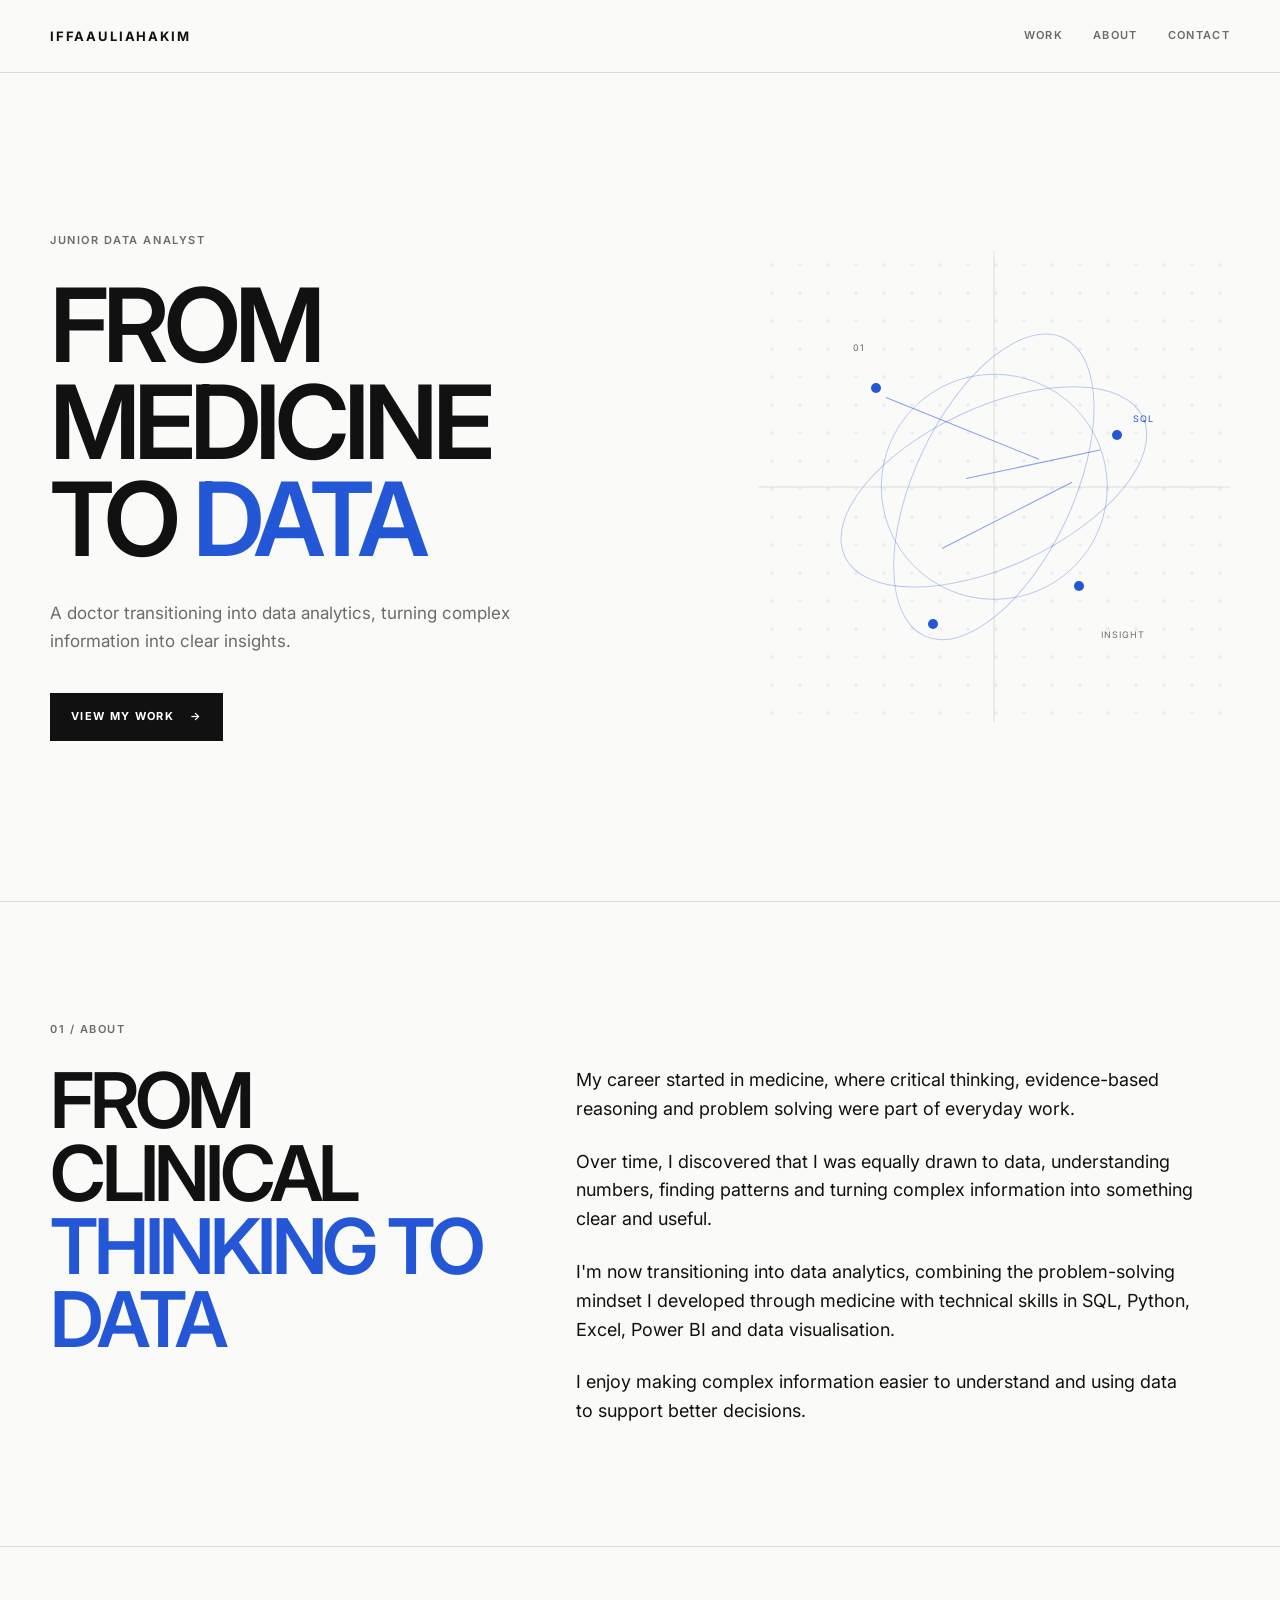
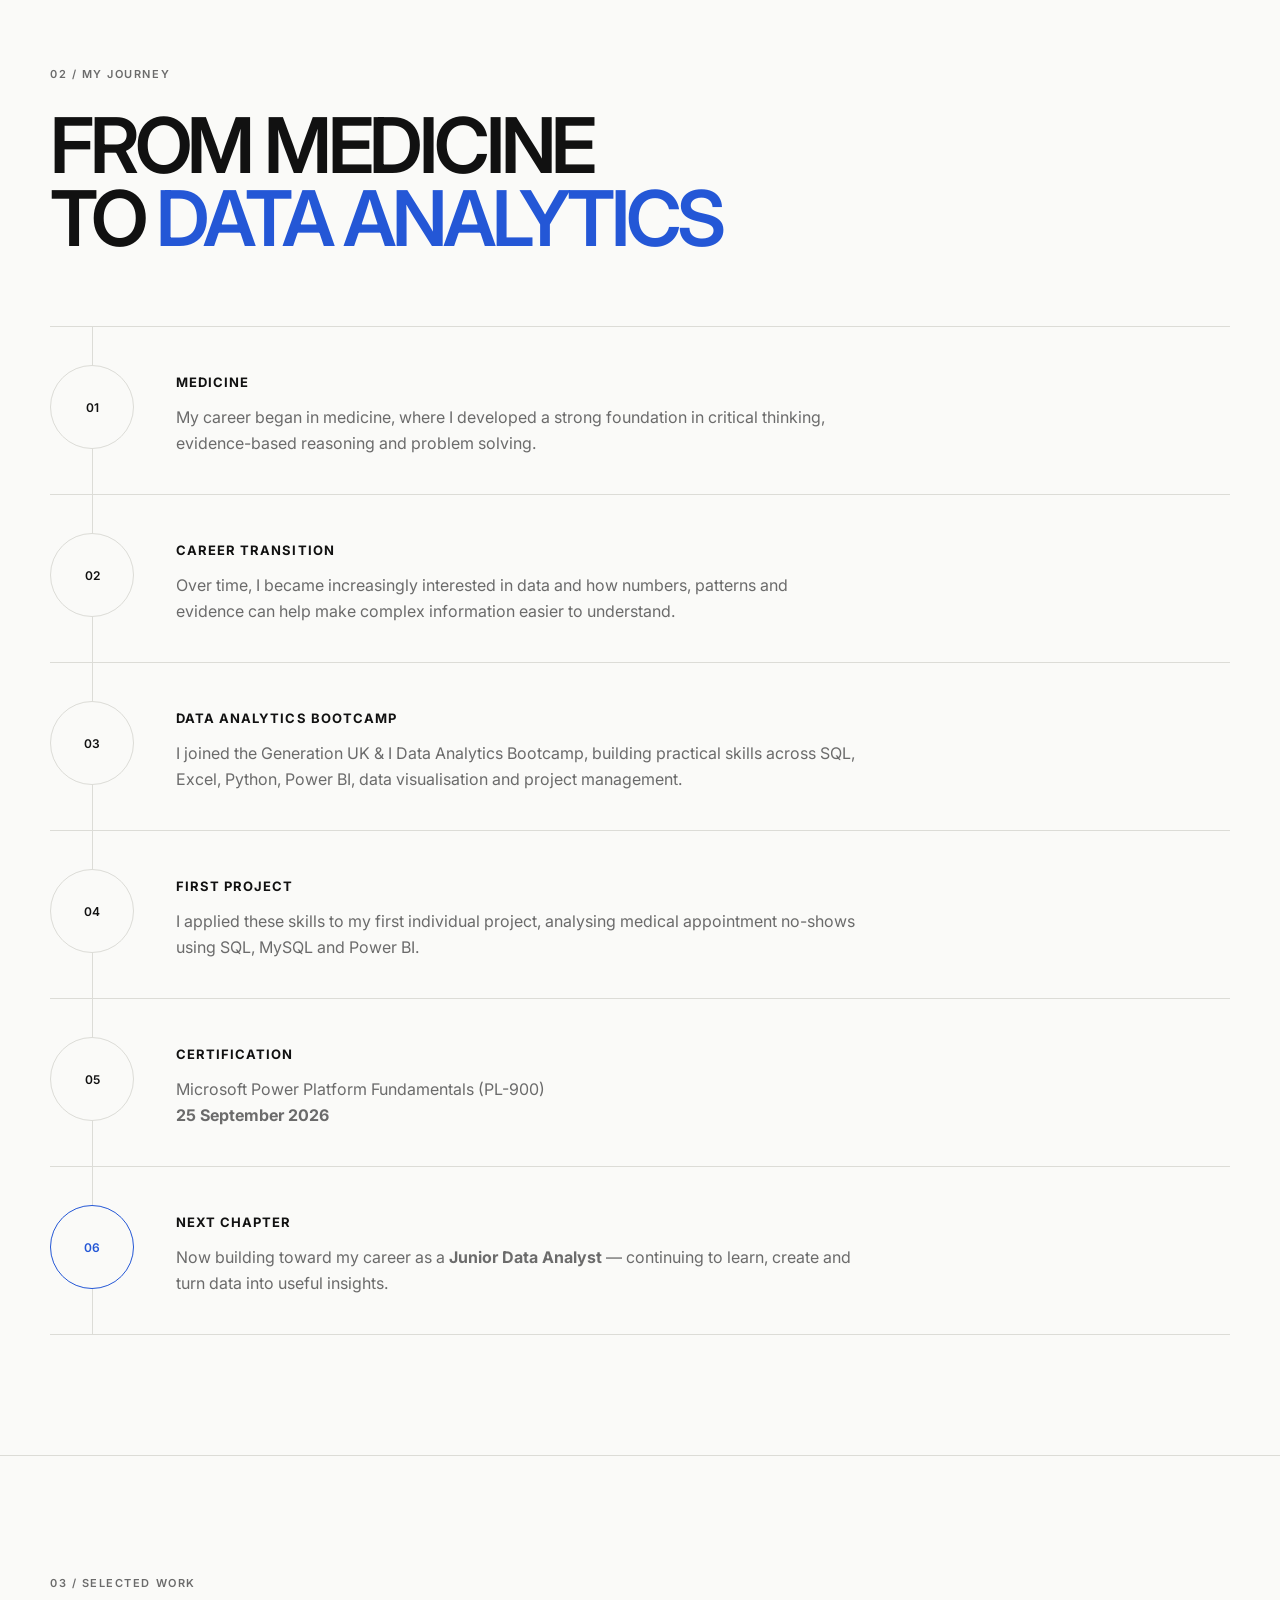
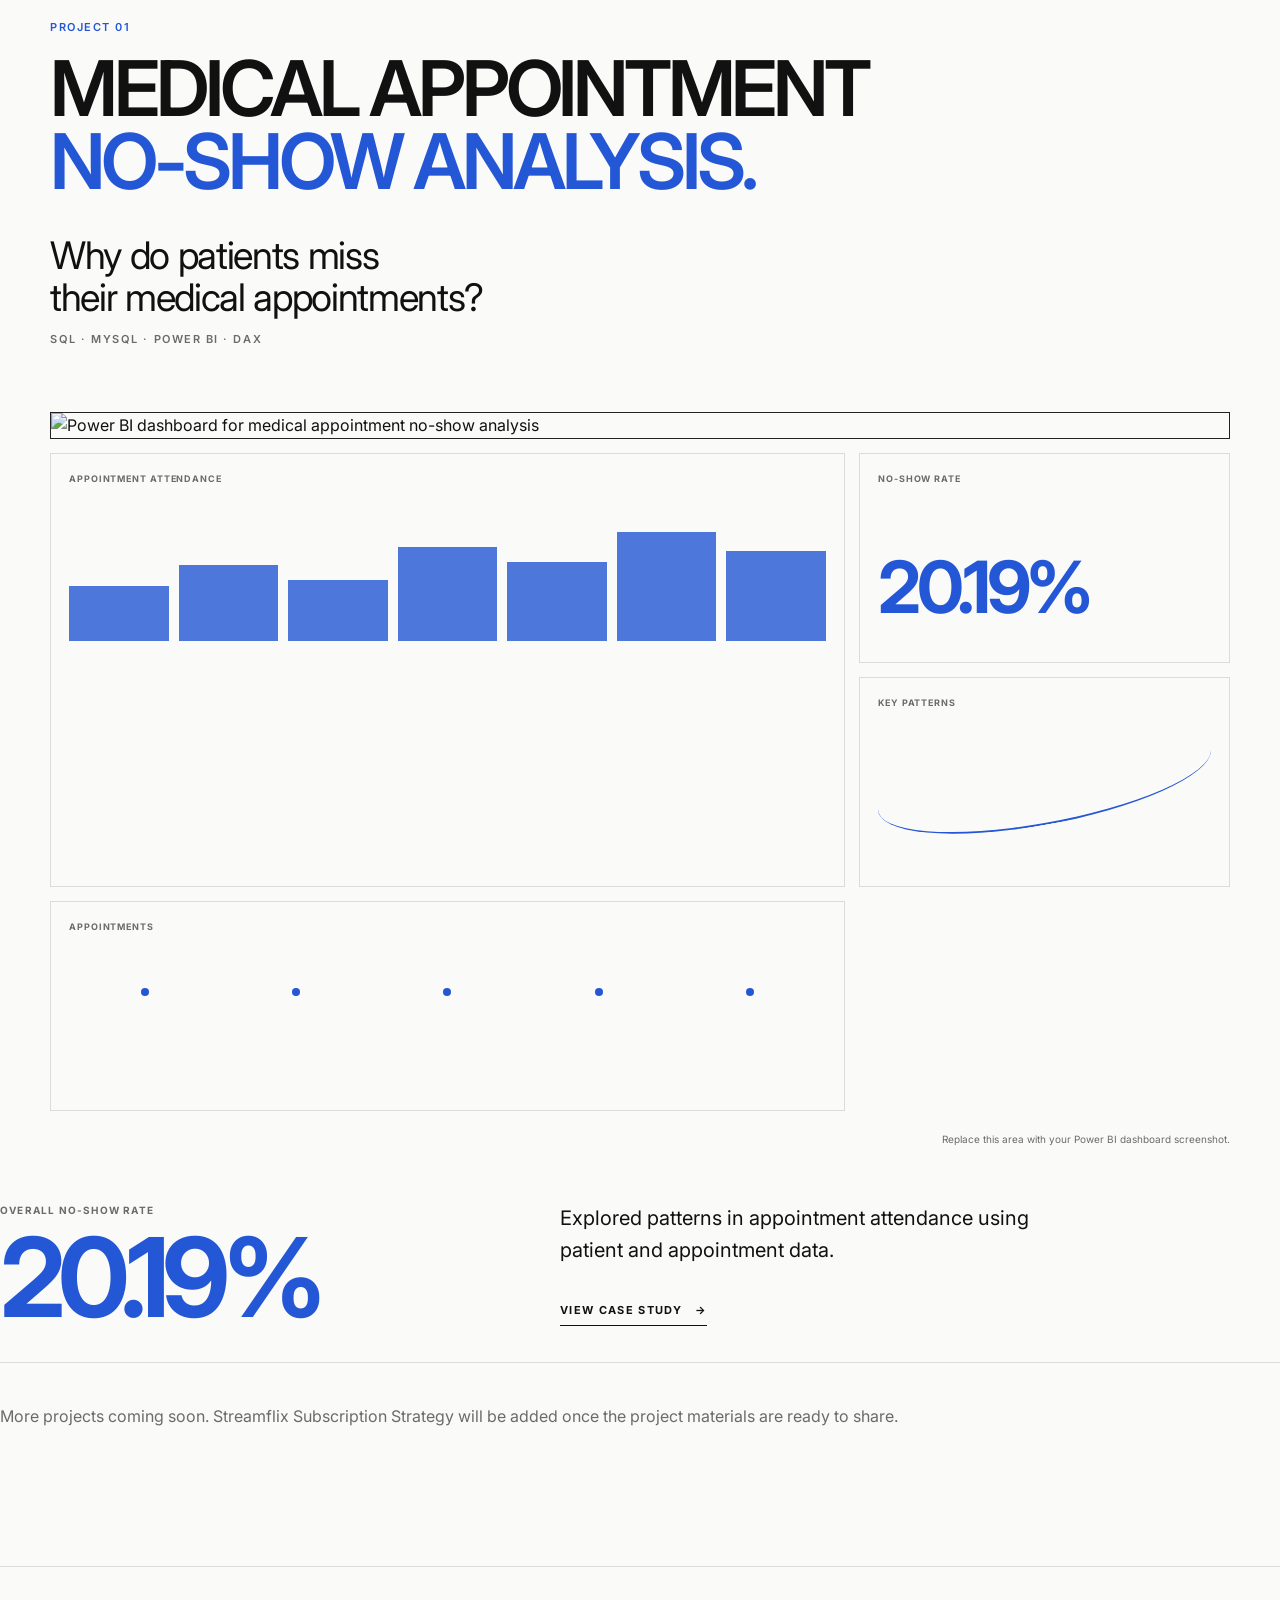
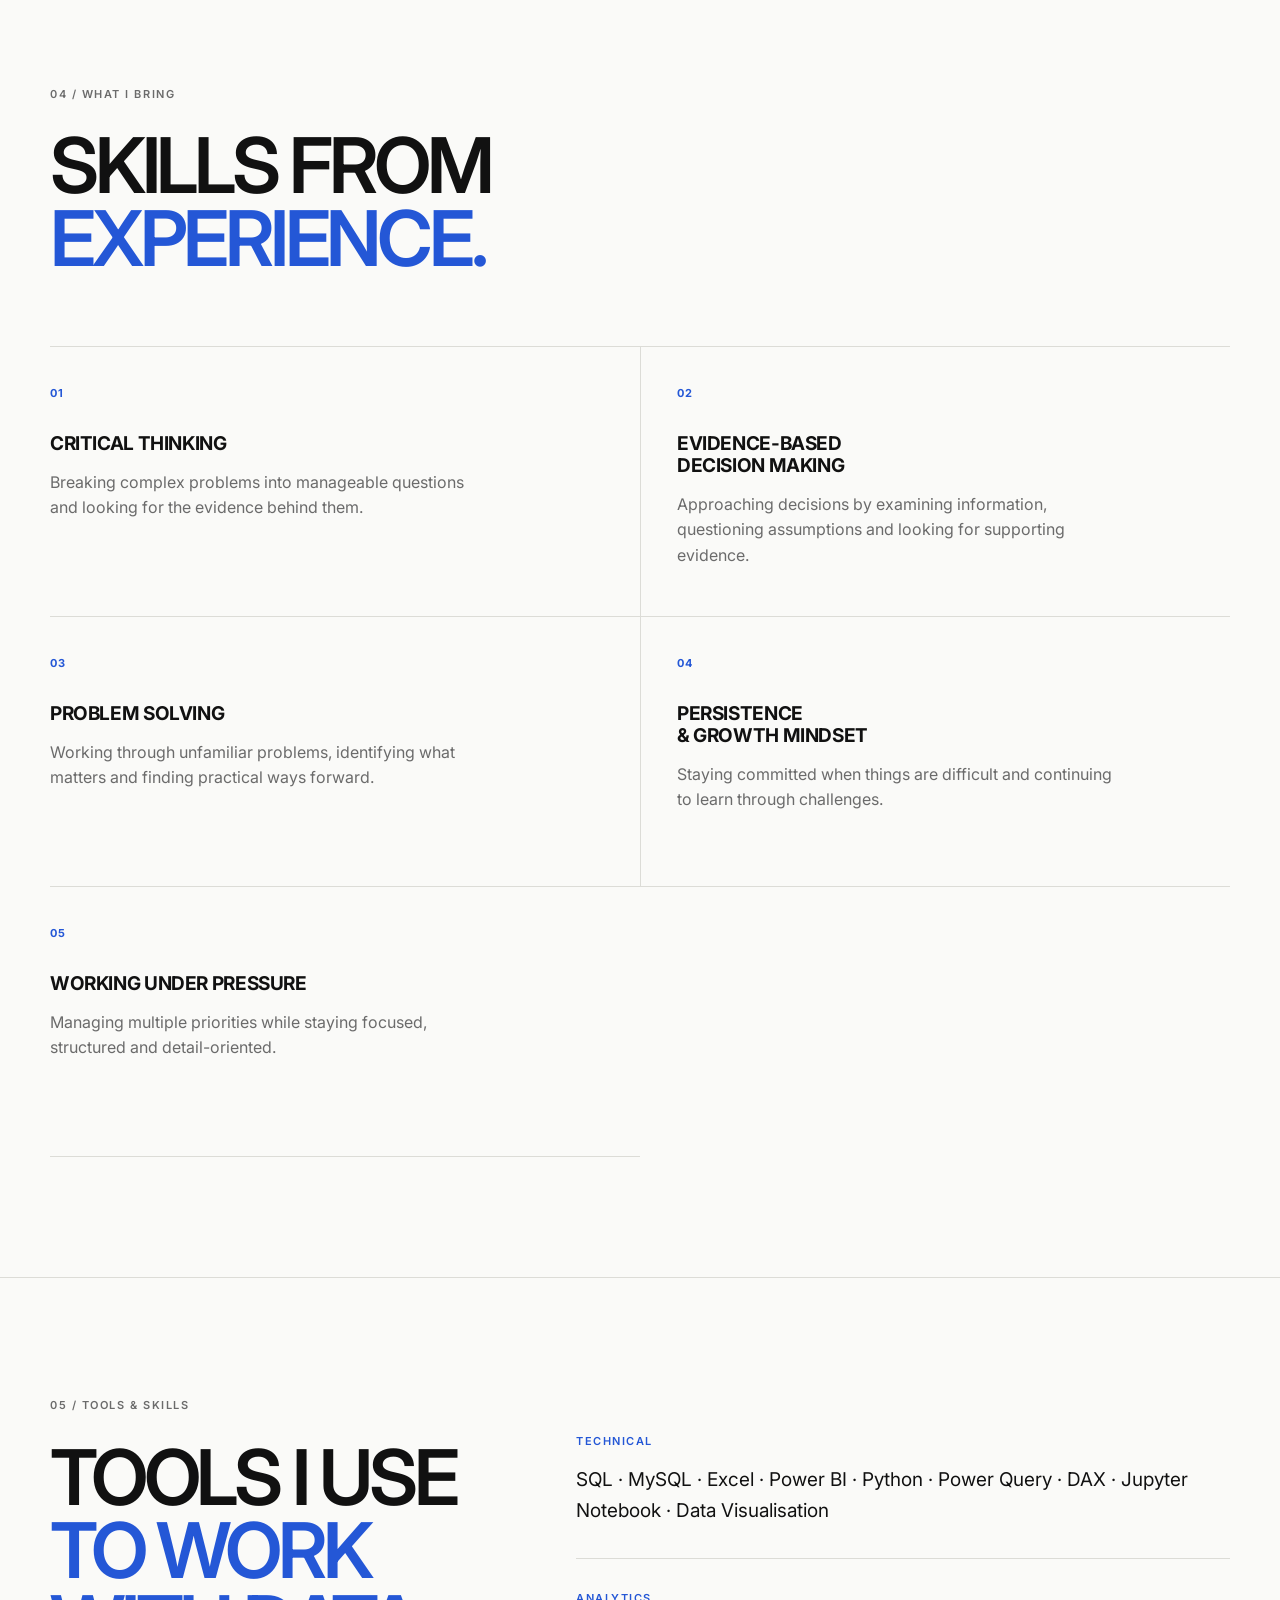
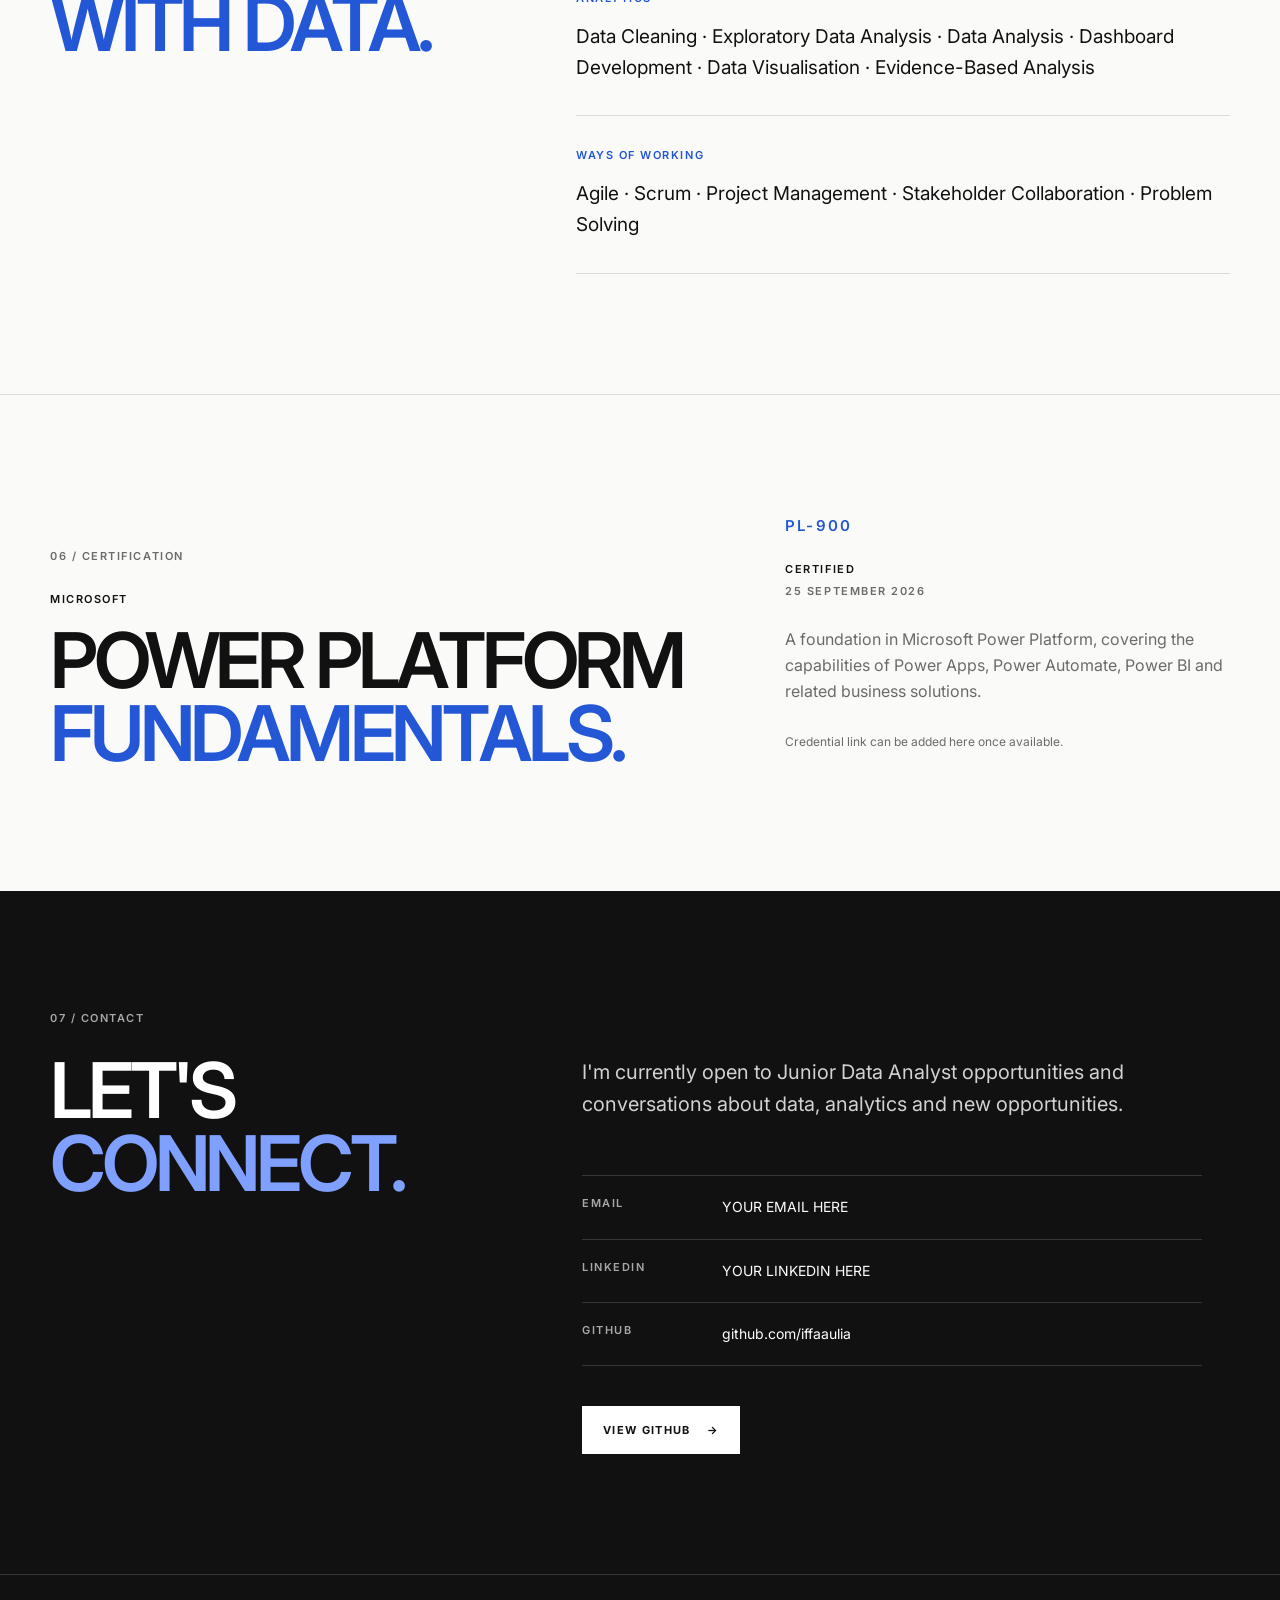
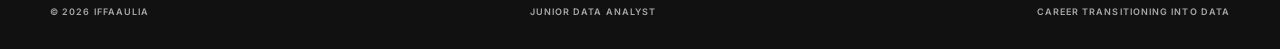
==== commit a077bc5c: "Update index.html" ====
--- a/index.html
+++ b/index.html
@@ -16,7 +16,7 @@
 <body>
   <header class="site-header">
     <nav class="nav container" aria-label="Primary navigation">
-      <a class="brand" href="#top">IFFAAULIA</a>
+      <a class="brand" href="#top">IFFAAULIAHAKIM</a>
 
       <div class="nav-links">
         <a href="#work">WORK</a>
@@ -34,7 +34,7 @@
 
           <h1>
             FROM MEDICINE<br>
-            TO <span>DATA.</span>
+            TO <span>DATA</span>
           </h1>
 
           <p class="hero-text">
@@ -72,7 +72,7 @@
       <div class="container two-column">
         <div>
           <p class="section-number">01 / ABOUT</p>
-          <h2>FROM CLINICAL<br><span>THINKING TO DATA.</span></h2>
+          <h2>FROM CLINICAL<br><span>THINKING TO DATA</span></h2>
         </div>
 
         <div class="section-copy">
@@ -83,7 +83,7 @@
           </p>
 
           <p>
-            Over time, I discovered that I was equally drawn to data —
+            Over time, I discovered that I was equally drawn to data, 
             understanding numbers, finding patterns and turning complex
             information into something clear and useful.
           </p>
@@ -107,7 +107,7 @@
       <div class="container">
         <div class="section-intro">
           <p class="section-number">02 / MY JOURNEY</p>
-          <h2>FROM MEDICINE<br>TO <span>DATA ANALYTICS.</span></h2>
+          <h2>FROM MEDICINE<br>TO <span>DATA ANALYTICS</span></h2>
         </div>
 
         <div class="timeline">
@@ -198,11 +198,12 @@
         </div>
 
         <div class="project-visual">
-          <div class="dashboard-placeholder">
-            <div class="placeholder-top">
-              <span>POWER BI DASHBOARD</span>
-              <span>PROJECT 01</span>
-            </div>
+  <img
+    class="dashboard-image"
+    src="https://raw.githubusercontent.com/iffaaulia/medical-appointment-no-show-analysis/main/documentation/dashboard_preview.png"
+    alt="Power BI dashboard for medical appointment no-show analysis"
+  >
+</div>
 
             <div class="placeholder-grid">
               <div class="placeholder-chart chart-large">
--- a/style.css
+++ b/style.css
@@ -395,6 +395,13 @@
   margin-top: 64px;
 }
 
+.dashboard-image {
+  display: block;
+  width: 100%;
+  height: auto;
+  border: 1px solid #222;
+}
+
 .dashboard-placeholder {
   min-height: 570px;
   padding: 24px;
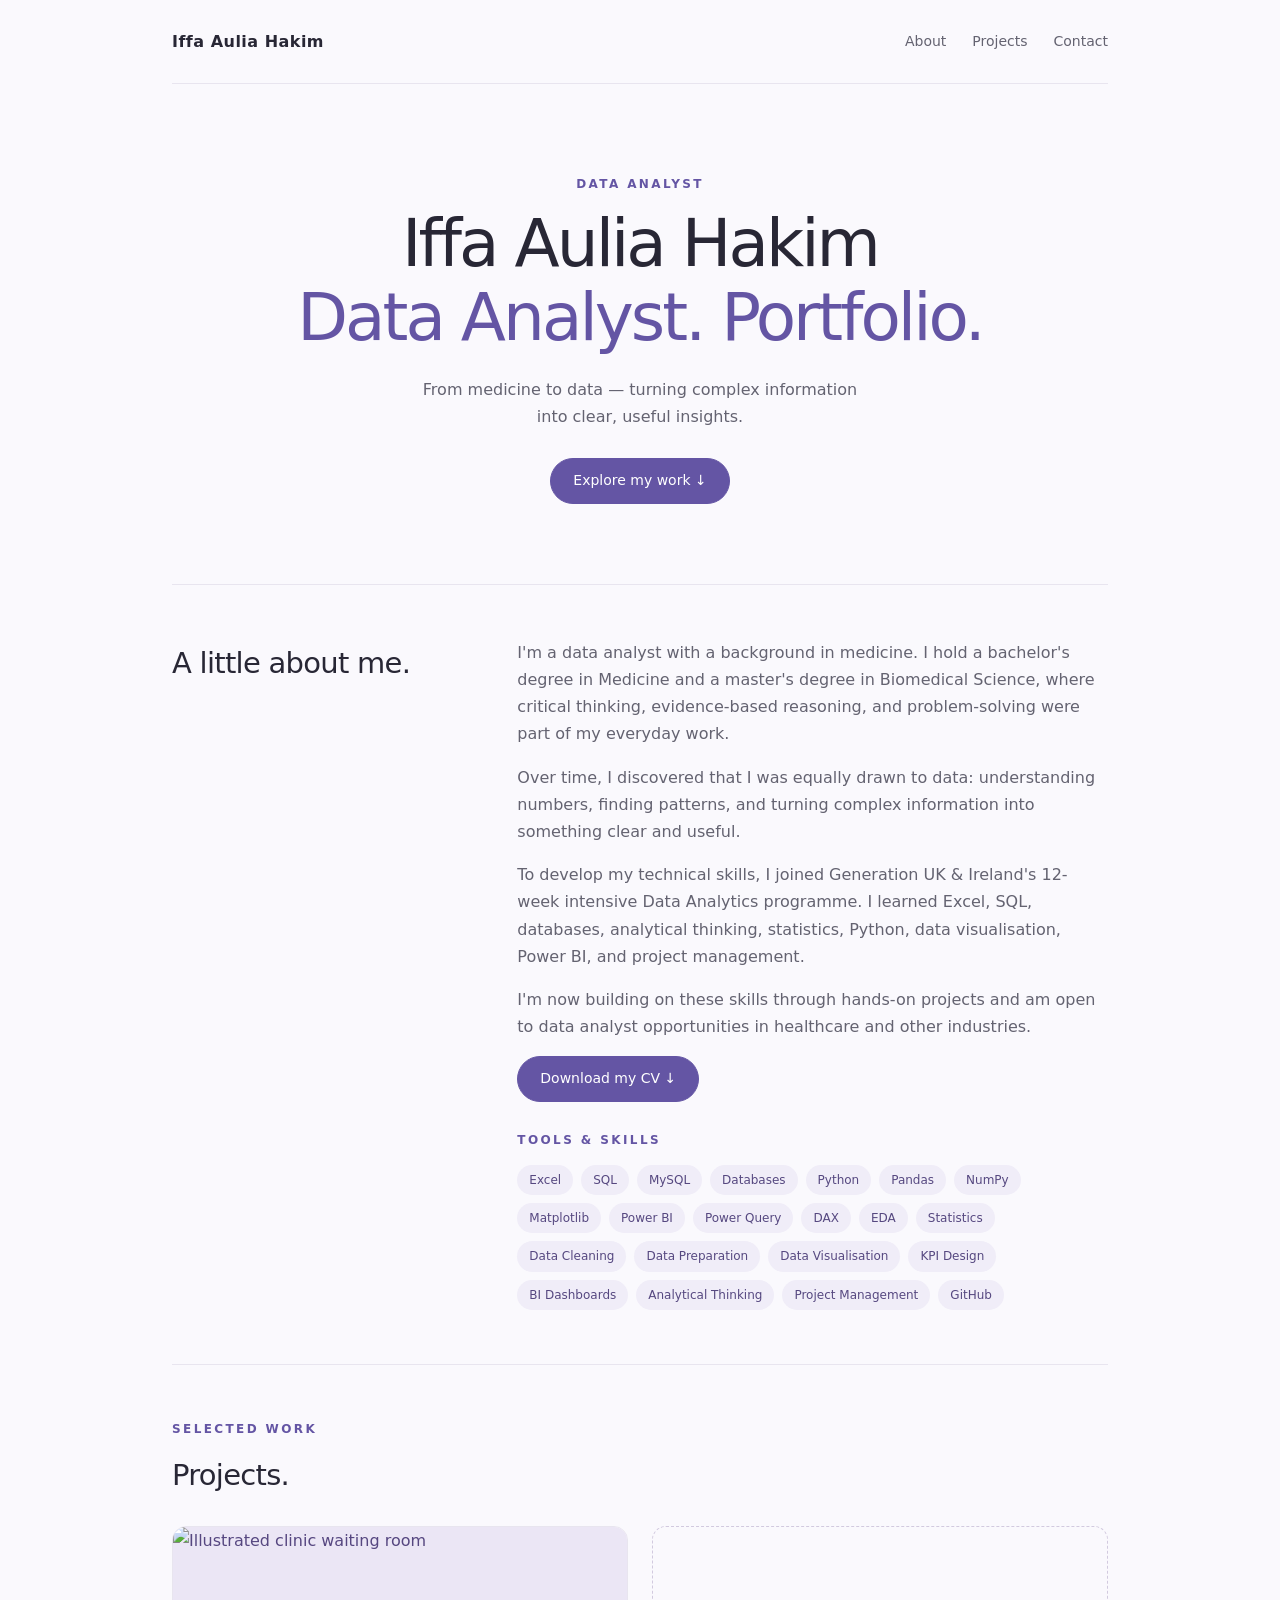
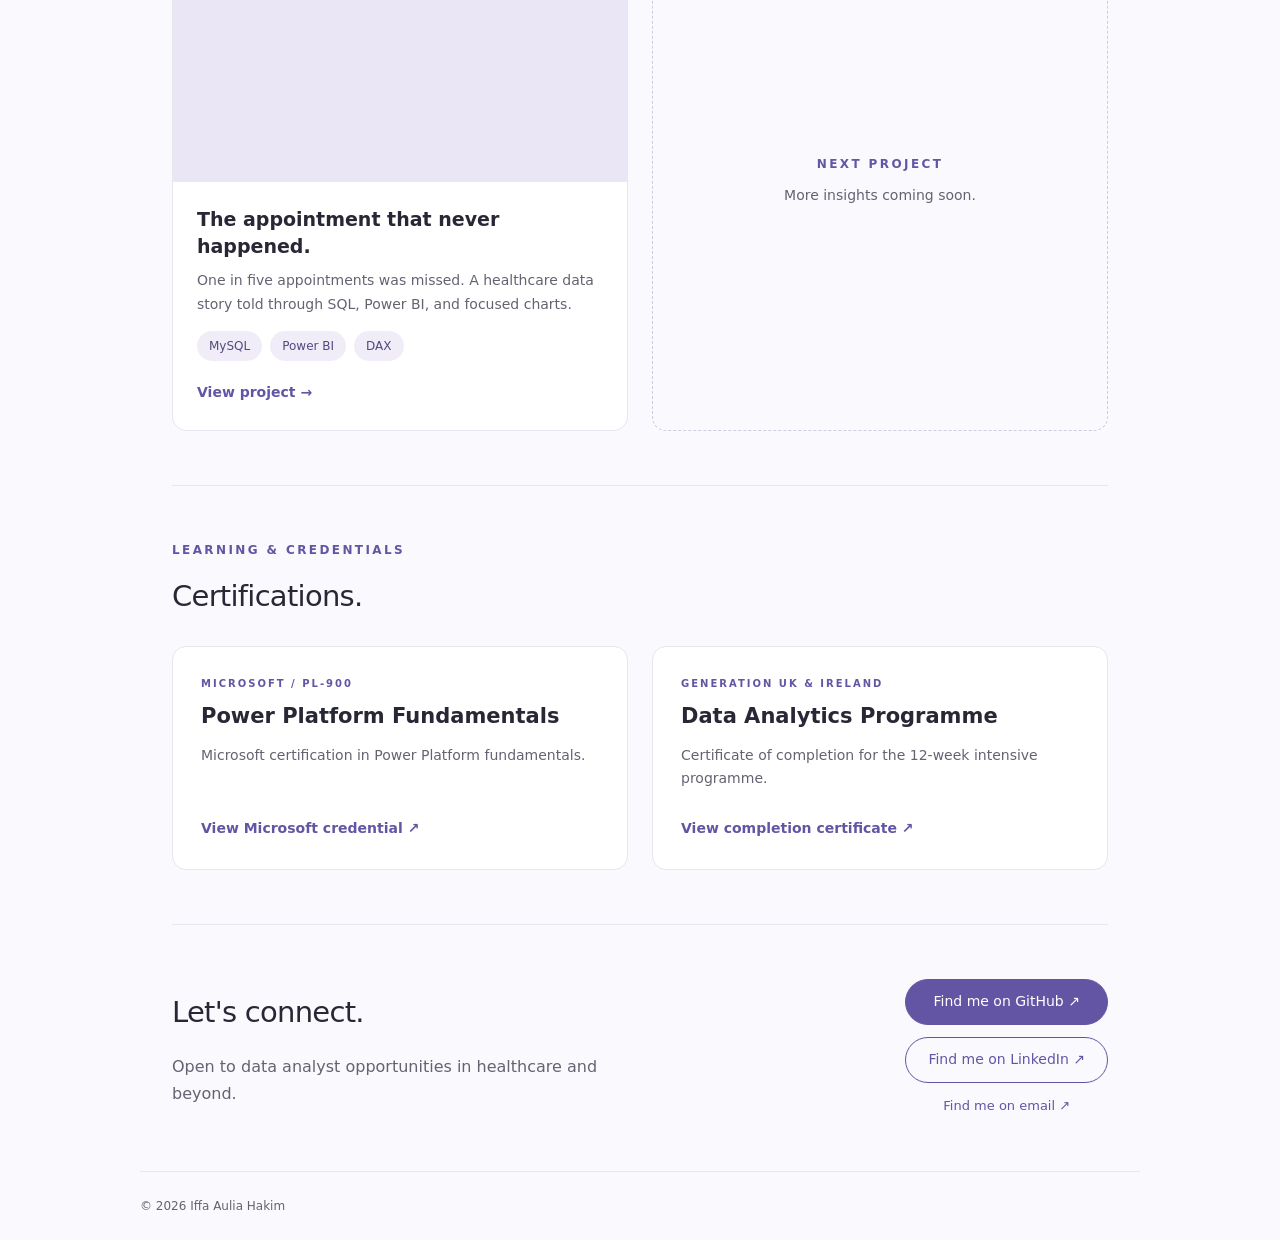
==== commit 61812fa0: "upload several files" ====
--- a/index.html
+++ b/index.html
@@ -1,441 +1,52 @@
-<!DOCTYPE html>
-<html lang="en">
-<head>
-  <meta charset="UTF-8">
-  <meta name="viewport" content="width=device-width, initial-scale=1.0">
-  <meta name="description" content="Iffaaulia — Junior Data Analyst transitioning from medicine to data analytics.">
-  <title>Iffaaulia — Junior Data Analyst</title>
-
-  <link rel="preconnect" href="https://fonts.googleapis.com">
-  <link rel="preconnect" href="https://fonts.gstatic.com" crossorigin>
-  <link href="https://fonts.googleapis.com/css2?family=DM+Serif+Display&family=Inter:wght@400;500;600;700&display=swap" rel="stylesheet">
-
-  <link rel="stylesheet" href="style.css">
-</head>
-
-<body>
-  <header class="site-header">
-    <nav class="nav container" aria-label="Primary navigation">
-      <a class="brand" href="#top">IFFAAULIAHAKIM</a>
-
-      <div class="nav-links">
-        <a href="#work">WORK</a>
-        <a href="#about">ABOUT</a>
-        <a href="#contact">CONTACT</a>
-      </div>
-    </nav>
-  </header>
-
-  <main id="top">
-    <section class="hero section">
-      <div class="container hero-grid">
-        <div class="hero-copy">
-          <p class="eyebrow">JUNIOR DATA ANALYST</p>
-
-          <h1>
-            FROM MEDICINE<br>
-            TO <span>DATA</span>
-          </h1>
-
-          <p class="hero-text">
-            A doctor transitioning into data analytics, turning complex
-            information into clear insights.
-          </p>
-
-          <a class="button button-primary" href="#work">
-            VIEW MY WORK <span aria-hidden="true">→</span>
-          </a>
-        </div>
-
-        <div class="hero-visual" aria-hidden="true">
-          <div class="data-orbit orbit-one"></div>
-          <div class="data-orbit orbit-two"></div>
-          <div class="data-orbit orbit-three"></div>
-
-          <div class="data-node node-a"></div>
-          <div class="data-node node-b"></div>
-          <div class="data-node node-c"></div>
-          <div class="data-node node-d"></div>
-
-          <div class="data-line line-a"></div>
-          <div class="data-line line-b"></div>
-          <div class="data-line line-c"></div>
-
-          <span class="data-label label-a">01</span>
-          <span class="data-label label-b">SQL</span>
-          <span class="data-label label-c">INSIGHT</span>
-        </div>
-      </div>
-    </section>
-
-    <section id="about" class="section section-border">
-      <div class="container two-column">
-        <div>
-          <p class="section-number">01 / ABOUT</p>
-          <h2>FROM CLINICAL<br><span>THINKING TO DATA</span></h2>
-        </div>
-
-        <div class="section-copy">
-          <p>
-            My career started in medicine, where critical thinking,
-            evidence-based reasoning and problem solving were part of
-            everyday work.
-          </p>
-
-          <p>
-            Over time, I discovered that I was equally drawn to data, 
-            understanding numbers, finding patterns and turning complex
-            information into something clear and useful.
-          </p>
-
-          <p>
-            I'm now transitioning into data analytics, combining the
-            problem-solving mindset I developed through medicine with
-            technical skills in SQL, Python, Excel, Power BI and data
-            visualisation.
-          </p>
-
-          <p>
-            I enjoy making complex information easier to understand and
-            using data to support better decisions.
-          </p>
-        </div>
-      </div>
-    </section>
-
-    <section id="journey" class="section section-border">
-      <div class="container">
-        <div class="section-intro">
-          <p class="section-number">02 / MY JOURNEY</p>
-          <h2>FROM MEDICINE<br>TO <span>DATA ANALYTICS</span></h2>
-        </div>
-
-        <div class="timeline">
-          <article class="timeline-item">
-            <div class="timeline-index">01</div>
-            <div>
-              <p class="timeline-label">MEDICINE</p>
-              <p class="timeline-text">
-                My career began in medicine, where I developed a strong
-                foundation in critical thinking, evidence-based reasoning
-                and problem solving.
-              </p>
-            </div>
-          </article>
-
-          <article class="timeline-item">
-            <div class="timeline-index">02</div>
-            <div>
-              <p class="timeline-label">CAREER TRANSITION</p>
-              <p class="timeline-text">
-                Over time, I became increasingly interested in data and how
-                numbers, patterns and evidence can help make complex
-                information easier to understand.
-              </p>
-            </div>
-          </article>
-
-          <article class="timeline-item">
-            <div class="timeline-index">03</div>
-            <div>
-              <p class="timeline-label">DATA ANALYTICS BOOTCAMP</p>
-              <p class="timeline-text">
-                I joined the Generation UK &amp; I Data Analytics Bootcamp,
-                building practical skills across SQL, Excel, Python, Power BI,
-                data visualisation and project management.
-              </p>
-            </div>
-          </article>
-
-          <article class="timeline-item">
-            <div class="timeline-index">04</div>
-            <div>
-              <p class="timeline-label">FIRST PROJECT</p>
-              <p class="timeline-text">
-                I applied these skills to my first individual project,
-                analysing medical appointment no-shows using SQL, MySQL
-                and Power BI.
-              </p>
-            </div>
-          </article>
-
-          <article class="timeline-item">
-            <div class="timeline-index">05</div>
-            <div>
-              <p class="timeline-label">CERTIFICATION</p>
-              <p class="timeline-text">
-                Microsoft Power Platform Fundamentals (PL-900)<br>
-                <strong>25 September 2026</strong>
-              </p>
-            </div>
-          </article>
-
-          <article class="timeline-item timeline-final">
-            <div class="timeline-index">06</div>
-            <div>
-              <p class="timeline-label">NEXT CHAPTER</p>
-              <p class="timeline-text">
-                Now building toward my career as a
-                <strong>Junior Data Analyst</strong> — continuing to learn,
-                create and turn data into useful insights.
-              </p>
-            </div>
-          </article>
-        </div>
-      </div>
-    </section>
-
-    <section id="work" class="section section-border">
-      <div class="container">
-        <div class="section-intro work-heading">
-          <p class="section-number">03 / SELECTED WORK</p>
-          <p class="project-index">PROJECT 01</p>
-          <h2>MEDICAL APPOINTMENT<br><span>NO-SHOW ANALYSIS.</span></h2>
-          <p class="project-question">
-            Why do patients miss<br class="desktop-only"> their medical appointments?
-          </p>
-          <p class="project-tools">SQL · MYSQL · POWER BI · DAX</p>
-        </div>
-
-        <div class="project-visual">
-  <img
-    class="dashboard-image"
-    src="https://raw.githubusercontent.com/iffaaulia/medical-appointment-no-show-analysis/main/documentation/dashboard_preview.png"
-    alt="Power BI dashboard for medical appointment no-show analysis"
-  >
-</div>
-
-            <div class="placeholder-grid">
-              <div class="placeholder-chart chart-large">
-                <span>APPOINTMENT ATTENDANCE</span>
-                <div class="fake-bars">
-                  <i></i><i></i><i></i><i></i><i></i><i></i><i></i>
-                </div>
-              </div>
-
-              <div class="placeholder-chart chart-stat">
-                <span>NO-SHOW RATE</span>
-                <strong>20.19%</strong>
-              </div>
-
-              <div class="placeholder-chart chart-small">
-                <span>KEY PATTERNS</span>
-                <div class="fake-line"></div>
-              </div>
-
-              <div class="placeholder-chart chart-small">
-                <span>APPOINTMENTS</span>
-                <div class="fake-dots">
-                  <i></i><i></i><i></i><i></i><i></i>
-                </div>
-              </div>
-            </div>
-
-            <p class="placeholder-note">
-              Replace this area with your Power BI dashboard screenshot.
-            </p>
-          </div>
-        </div>
-
-        <div class="project-summary">
-          <div class="project-stat">
-            <span>OVERALL NO-SHOW RATE</span>
-            <strong>20.19%</strong>
-          </div>
-
-          <div class="project-description">
-            <p>
-              Explored patterns in appointment attendance using patient and
-              appointment data.
-            </p>
-
-            <a
-              class="text-link"
-              href="https://github.com/iffaaulia/medical-appointment-no-show-analysis"
-              target="_blank"
-              rel="noopener noreferrer"
-            >
-              VIEW CASE STUDY <span aria-hidden="true">→</span>
-            </a>
-          </div>
-        </div>
-
-        <div class="project-note">
-          <p class="muted">
-            More projects coming soon. Streamflix Subscription Strategy will
-            be added once the project materials are ready to share.
-          </p>
-        </div>
-      </div>
-    </section>
-
-    <section id="strengths" class="section section-border">
-      <div class="container">
-        <div class="section-intro">
-          <p class="section-number">04 / WHAT I BRING</p>
-          <h2>SKILLS FROM<br><span>EXPERIENCE.</span></h2>
-        </div>
-
-        <div class="strengths-grid">
-          <article class="strength">
-            <span class="strength-number">01</span>
-            <h3>CRITICAL THINKING</h3>
-            <p>
-              Breaking complex problems into manageable questions and looking
-              for the evidence behind them.
-            </p>
-          </article>
-
-          <article class="strength">
-            <span class="strength-number">02</span>
-            <h3>EVIDENCE-BASED<br>DECISION MAKING</h3>
-            <p>
-              Approaching decisions by examining information, questioning
-              assumptions and looking for supporting evidence.
-            </p>
-          </article>
-
-          <article class="strength">
-            <span class="strength-number">03</span>
-            <h3>PROBLEM SOLVING</h3>
-            <p>
-              Working through unfamiliar problems, identifying what matters
-              and finding practical ways forward.
-            </p>
-          </article>
-
-          <article class="strength">
-            <span class="strength-number">04</span>
-            <h3>PERSISTENCE<br>&amp; GROWTH MINDSET</h3>
-            <p>
-              Staying committed when things are difficult and continuing to
-              learn through challenges.
-            </p>
-          </article>
-
-          <article class="strength">
-            <span class="strength-number">05</span>
-            <h3>WORKING UNDER PRESSURE</h3>
-            <p>
-              Managing multiple priorities while staying focused, structured
-              and detail-oriented.
-            </p>
-          </article>
-        </div>
-      </div>
-    </section>
-
-    <section id="skills" class="section section-border">
-      <div class="container two-column">
-        <div>
-          <p class="section-number">05 / TOOLS &amp; SKILLS</p>
-          <h2>TOOLS I USE<br><span>TO WORK WITH DATA.</span></h2>
-        </div>
-
-        <div class="skills-content">
-          <div class="skill-group">
-            <p class="skill-group-title">TECHNICAL</p>
-            <p class="skill-list">
-              SQL · MySQL · Excel · Power BI · Python · Power Query · DAX ·
-              Jupyter Notebook · Data Visualisation
-            </p>
-          </div>
-
-          <div class="skill-group">
-            <p class="skill-group-title">ANALYTICS</p>
-            <p class="skill-list">
-              Data Cleaning · Exploratory Data Analysis · Data Analysis ·
-              Dashboard Development · Data Visualisation · Evidence-Based Analysis
-            </p>
-          </div>
-
-          <div class="skill-group">
-            <p class="skill-group-title">WAYS OF WORKING</p>
-            <p class="skill-list">
-              Agile · Scrum · Project Management · Stakeholder Collaboration ·
-              Problem Solving
-            </p>
-          </div>
-        </div>
-      </div>
-    </section>
-
-    <section id="certification" class="section section-border">
-      <div class="container certification">
-        <div>
-          <p class="section-number">06 / CERTIFICATION</p>
-          <p class="certification-brand">MICROSOFT</p>
-          <h2>POWER PLATFORM<br><span>FUNDAMENTALS.</span></h2>
-        </div>
-
-        <div class="certification-details">
-          <p class="cert-code">PL-900</p>
-          <p class="cert-status">CERTIFIED</p>
-          <p class="cert-date">25 SEPTEMBER 2026</p>
-          <p class="cert-description">
-            A foundation in Microsoft Power Platform, covering the
-            capabilities of Power Apps, Power Automate, Power BI and related
-            business solutions.
-          </p>
-          <p class="muted small">
-            Credential link can be added here once available.
-          </p>
-        </div>
-      </div>
-    </section>
-
-    <section id="contact" class="section contact-section">
-      <div class="container contact">
-        <div>
-          <p class="section-number">07 / CONTACT</p>
-          <h2>LET'S<br><span>CONNECT.</span></h2>
-        </div>
-
-        <div class="contact-content">
-          <p class="contact-intro">
-            I'm currently open to Junior Data Analyst opportunities and
-            conversations about data, analytics and new opportunities.
-          </p>
-
-          <div class="contact-list">
-            <div class="contact-item">
-              <span>EMAIL</span>
-              <p>YOUR EMAIL HERE</p>
-            </div>
-
-            <div class="contact-item">
-              <span>LINKEDIN</span>
-              <p>YOUR LINKEDIN HERE</p>
-            </div>
-
-            <div class="contact-item">
-              <span>GITHUB</span>
-              <a
-                href="https://github.com/iffaaulia"
-                target="_blank"
-                rel="noopener noreferrer"
-              >
-                github.com/iffaaulia
-              </a>
-            </div>
-          </div>
-
-          <a class="button button-primary" href="https://github.com/iffaaulia">
-            VIEW GITHUB <span aria-hidden="true">→</span>
-          </a>
-        </div>
-      </div>
-    </section>
-  </main>
-
-  <footer class="site-footer">
-    <div class="container footer-inner">
-      <p>© 2026 IFFAAULIA</p>
-      <p>JUNIOR DATA ANALYST</p>
-      <p>CAREER TRANSITIONING INTO DATA</p>
-    </div>
-  </footer>
-
-  <script src="script.js"></script>
-</body>
-</html>
+<!doctype html>
+<html lang="en">
+<head><meta charset="utf-8"><meta name="viewport" content="width=device-width,initial-scale=1"><meta name="description" content="Iffa Aulia Hakim — Data Analyst with a background in medicine. Explore my projects, skills, and CV."><title>Iffa Aulia Hakim Data Analyst. Portfolio.</title><link rel="stylesheet" href="style.css"></head>
+<body>
+<header class="wrap"><nav class="nav" aria-label="Main navigation"><a class="brand" href="index.html">Iffa Aulia Hakim</a><div class="links"><a href="#about">About</a><a href="#projects">Projects</a><a href="#contact">Contact</a></div></nav></header>
+<main class="wrap">
+<section class="hero"><p class="eyebrow">Data Analyst</p><h1>Iffa Aulia Hakim<span>Data Analyst. Portfolio.</span></h1><p class="description">From medicine to data — turning complex information into clear, useful insights.</p><a class="button" href="#projects">Explore my work ↓</a></section>
+<section class="section about" id="about">
+  <h2>A little about me.</h2>
+  <div>
+    <p class="muted">I'm a data analyst with a background in medicine. I hold a bachelor's degree in Medicine and a master's degree in Biomedical Science, where critical thinking, evidence-based reasoning, and problem-solving were part of my everyday work.</p>
+    <p class="muted">Over time, I discovered that I was equally drawn to data: understanding numbers, finding patterns, and turning complex information into something clear and useful.</p>
+    <p class="muted">To develop my technical skills, I joined Generation UK &amp; Ireland's 12-week intensive Data Analytics programme. I learned Excel, SQL, databases, analytical thinking, statistics, Python, data visualisation, Power BI, and project management.</p>
+    <p class="muted">I'm now building on these skills through hands-on projects and am open to data analyst opportunities in healthcare and other industries.</p>
+    <a class="button" href="documents/iffa-aulia-hakim-cv.pdf" download="Iffa-Aulia-Hakim-CV.pdf">Download my CV ↓</a>
+    <p class="eyebrow skills-label">Tools &amp; skills</p>
+    <div class="tags" aria-label="Tools and skills"><span>Excel</span><span>SQL</span><span>MySQL</span><span>Databases</span><span>Python</span><span>Pandas</span><span>NumPy</span><span>Matplotlib</span><span>Power BI</span><span>Power Query</span><span>DAX</span><span>EDA</span><span>Statistics</span><span>Data Cleaning</span><span>Data Preparation</span><span>Data Visualisation</span><span>KPI Design</span><span>BI Dashboards</span><span>Analytical Thinking</span><span>Project Management</span><span>GitHub</span></div>
+  </div>
+</section>
+<section class="section" id="projects"><p class="eyebrow">Selected work</p><h2>Projects.</h2><div class="project-grid">
+<!-- Duplicate this card and create a separate HTML page to add another project. -->
+<a class="card" href="medical-appointment.html"><div class="cover project-cover"><img src="images/clinic-illustration.webp" alt="Illustrated clinic waiting room" width="1774" height="887" loading="lazy"></div><div class="card-body"><h3>The appointment that never happened.</h3><p>One in five appointments was missed. A healthcare data story told through SQL, Power BI, and focused charts.</p><div class="tags"><span>MySQL</span><span>Power BI</span><span>DAX</span></div><span class="text-link">View project →</span></div></a>
+<div class="future"><div><span class="eyebrow">Next project</span><p>More insights coming soon.</p></div></div>
+</div></section>
+<section class="section" id="certifications">
+  <p class="eyebrow">Learning &amp; credentials</p>
+  <h2>Certifications.</h2>
+  <div class="certification-grid">
+    <article class="certification-card">
+      <p class="eyebrow">Microsoft / PL-900</p>
+      <h3>Power Platform Fundamentals</h3>
+      <p class="muted">Microsoft certification in Power Platform fundamentals.</p>
+      <a class="text-link" href="https://learn.microsoft.com/en-us/users/iffaauliahakim-0452/credentials/4f3f4fbb7db78a35?ref=https%3A%2F%2Fwww.linkedin.com%2F" target="_blank" rel="noopener noreferrer">View Microsoft credential ↗</a>
+    </article>
+    <article class="certification-card">
+      <p class="eyebrow">Generation UK &amp; Ireland</p>
+      <h3>Data Analytics Programme</h3>
+      <p class="muted">Certificate of completion for the 12-week intensive programme.</p>
+      <a class="text-link" href="https://www.virtualbadge.io/certificate-validator?credential=de8fb50f-60f9-4ad4-941c-a5ea96bfab6a" target="_blank" rel="noopener noreferrer">View completion certificate ↗</a>
+    </article>
+  </div>
+</section>
+<section class="section contact" id="contact">
+  <div><h2>Let's connect.</h2><p class="muted">Open to data analyst opportunities in healthcare and beyond.</p></div>
+  <div class="contact-links" aria-label="Contact links">
+    <a class="button" href="https://github.com/iffaaulia" target="_blank" rel="noopener noreferrer">Find me on GitHub ↗</a>
+    <a class="button button-secondary" href="https://www.linkedin.com/in/iffaauliahakim/" target="_blank" rel="noopener noreferrer">Find me on LinkedIn ↗</a>
+    <a class="email-link" href="mailto:iffa.aulia2202@gmail.com">Find me on email ↗</a>
+  </div>
+</section>
+</main><footer class="wrap footer">© 2026 Iffa Aulia Hakim</footer>
+</body></html>
--- a/style.css
+++ b/style.css
@@ -1,940 +1,8 @@
-:root {
-  --bg: #FAFAF8;
-  --text: #111111;
-  --muted: #6B6B6B;
-  --blue: #2457D6;
-  --light-blue: #EAF0FF;
-  --white: #FFFFFF;
-  --line: #DCDCD7;
-  --max-width: 1180px;
-  --serif: "DM Serif Display", Georgia, serif;
-  --sans: "Inter", Arial, sans-serif;
-}
+:root{--ink:#282735;--muted:#646371;--accent:#6455a4;--line:#e8e5ef;--paper:#faf9fd}*{box-sizing:border-box}html{scroll-behavior:smooth}body{margin:0;background:var(--paper);color:var(--ink);font:16px/1.7 system-ui,-apple-system,BlinkMacSystemFont,'Segoe UI',sans-serif}a{color:inherit;text-decoration:none}a:focus-visible{outline:3px solid var(--accent);outline-offset:6px}.wrap{max-width:1000px;margin:auto;padding:0 32px}.nav{display:flex;justify-content:space-between;align-items:center;padding-top:28px;padding-bottom:28px;border-bottom:1px solid var(--line)}.brand{font-weight:650;letter-spacing:.03em}.links{display:flex;gap:26px;font-size:14px;color:var(--muted)}.links a:hover,.text-link:hover{color:var(--accent)}.hero{text-align:center;padding:90px 0 80px}.eyebrow{text-transform:uppercase;letter-spacing:.2em;font-size:12px;color:var(--accent);font-weight:650}h1,h2,h3,p{margin-top:0}h1{font-size:clamp(38px,7vw,66px);font-weight:500;letter-spacing:-.045em;line-height:1.13;margin-bottom:20px}h1 span{display:block;color:var(--accent)}.hero p.description{max-width:470px;margin:0 auto 28px;color:var(--muted)}.button{display:inline-block;border:1px solid var(--accent);padding:10px 22px;border-radius:28px;background:var(--accent);color:white;font-size:14px}.button:hover{background:#514385}.section{border-top:1px solid var(--line);padding:54px 0}h2{font-size:29px;font-weight:500;letter-spacing:-.025em;margin-bottom:16px}.about{display:grid;grid-template-columns:1fr 2fr;gap:50px}.muted{color:var(--muted)}.tags{display:flex;flex-wrap:wrap;gap:8px}.tags span{font-size:12px;background:#f0edf8;color:#564880;padding:5px 12px;border-radius:20px}.project-grid{display:grid;grid-template-columns:repeat(2,minmax(0,1fr));gap:24px;margin-top:25px}.card{display:block;background:white;border:1px solid var(--line);border-radius:14px;overflow:hidden;transition:transform .2s,border-color .2s}.card:hover{transform:translateY(-4px);border-color:#b9acd8}.cover{aspect-ratio:16/9;background:#ebe6f5;display:flex;flex-direction:column;justify-content:center;padding:30px;color:#564780}.cover small{font-size:11px;letter-spacing:.15em;text-transform:uppercase}.cover strong{font-size:28px;line-height:1.25;max-width:300px;font-weight:500;margin-top:12px}.card-body{padding:24px}.card-body h3{font-size:19px;line-height:1.4;font-weight:600;margin-bottom:10px}.card-body p{font-size:14px;color:var(--muted)}.text-link{font-size:14px;color:var(--accent);font-weight:600;display:inline-block;margin-top:20px}.future{border:1px dashed #d2cadf;border-radius:14px;display:flex;align-items:center;justify-content:center;text-align:center;padding:36px;color:var(--muted)}.future p{margin:8px 0 0;font-size:14px}.contact{display:flex;align-items:center;justify-content:space-between;gap:25px}.contact p{margin:0}.footer{border-top:1px solid var(--line);padding:24px 0;color:var(--muted);font-size:12px}.case{max-width:760px;margin:auto;padding:50px 0 70px}.case h1{font-size:clamp(34px,6vw,52px);margin-top:28px}.case section{padding-top:30px;margin-top:30px;border-top:1px solid var(--line)}.stat{background:#efebf7;border-radius:12px;padding:24px;margin:24px 0}.stat strong{display:block;font-size:42px;color:var(--accent);font-weight:500}.case li{margin-bottom:8px}.case figure{margin:28px 0}.case img{width:100%;height:auto;border:1px solid var(--line);border-radius:10px}.case figcaption{font-size:12px;color:var(--muted);margin-top:8px}.case .button{margin-top:12px}@media(max-width:640px){.wrap{padding:0 22px}.nav{align-items:flex-start;gap:20px}.brand{font-size:13px}.links{gap:14px;font-size:12px}.hero{padding:65px 0}.about,.project-grid{grid-template-columns:1fr;gap:20px}.section{padding:38px 0}.contact{align-items:flex-start;flex-direction:column}.future{min-height:145px}.case{padding-top:30px}}@media(prefers-reduced-motion:reduce){html{scroll-behavior:auto}.card{transition:none}}
+.metrics{display:grid;grid-template-columns:repeat(3,1fr);gap:18px;margin-top:30px;padding:24px 0;border-top:1px solid var(--line)}.metrics strong{display:block;font-size:27px;color:var(--accent);font-weight:500;line-height:1.3}.metrics span{font-size:12px;color:var(--muted)}.comparison{padding:22px;background:#f0edf8;border-radius:12px;margin:24px 0 10px}.bar-row{display:grid;grid-template-columns:90px 1fr 52px;align-items:center;gap:12px;margin:14px 0;font-size:14px}.bar-track{height:18px;background:#e3dced;border-radius:4px;overflow:hidden}.bar-track i{display:block;height:100%;background:var(--accent);border-radius:4px}.bar-row strong{font-weight:600;text-align:right}.small{font-size:13px}.takeaway{border-left:3px solid var(--accent);padding:18px 22px;background:#f0edf8;border-radius:0 8px 8px 0}.takeaway p{margin:8px 0 0}@media(max-width:480px){.metrics{grid-template-columns:1fr;gap:16px}.metrics strong{font-size:25px}.bar-row{grid-template-columns:72px 1fr 44px;gap:8px;font-size:12px}}
 
-* {
-  box-sizing: border-box;
-}
+.project-cover{padding:0;overflow:hidden}.project-cover img{width:100%;height:100%;object-fit:cover;display:block}
 
-html {
-  scroll-behavior: smooth;
-}
+.skills-label{margin-top:28px;margin-bottom:14px}.contact-links{display:flex;flex-direction:column;align-items:stretch;gap:12px;flex-shrink:0}.contact-links .button{text-align:center}.button-secondary{background:transparent;color:var(--accent)}.button-secondary:hover{background:#f0edf8}.email-link{font-size:13px;color:var(--accent);text-align:center;overflow-wrap:anywhere}.email-link:hover{text-decoration:underline}.contact>div:first-child{max-width:470px}@media(max-width:640px){.contact-links{width:100%;max-width:310px}}
 
-body {
-  margin: 0;
-  background: var(--bg);
-  color: var(--text);
-  font-family: var(--sans);
-  line-height: 1.6;
-}
-
-a {
-  color: inherit;
-  text-decoration: none;
-}
-
-button,
-a {
-  -webkit-tap-highlight-color: transparent;
-}
-
-img {
-  display: block;
-  max-width: 100%;
-}
-
-.container {
-  width: min(calc(100% - 48px), var(--max-width));
-  margin-inline: auto;
-}
-
-.section {
-  padding: 120px 0;
-}
-
-.section-border {
-  border-top: 1px solid var(--line);
-}
-
-.site-header {
-  position: sticky;
-  top: 0;
-  z-index: 100;
-  background: rgba(250, 250, 248, 0.94);
-  border-bottom: 1px solid var(--line);
-  backdrop-filter: blur(10px);
-}
-
-.nav {
-  min-height: 72px;
-  display: flex;
-  align-items: center;
-  justify-content: space-between;
-  gap: 24px;
-}
-
-.brand {
-  font-size: 13px;
-  font-weight: 700;
-  letter-spacing: 0.14em;
-}
-
-.nav-links {
-  display: flex;
-  align-items: center;
-  gap: 30px;
-}
-
-.nav-links a {
-  font-size: 11px;
-  font-weight: 600;
-  letter-spacing: 0.12em;
-  color: var(--muted);
-  transition: color 180ms ease;
-}
-
-.nav-links a:hover,
-.nav-links a:focus-visible {
-  color: var(--text);
-}
-
-.hero {
-  min-height: calc(100vh - 72px);
-  display: flex;
-  align-items: center;
-  padding: 100px 0;
-}
-
-.hero-grid {
-  display: grid;
-  grid-template-columns: minmax(0, 1.15fr) minmax(300px, 0.85fr);
-  align-items: center;
-  gap: 70px;
-}
-
-.eyebrow,
-.section-number,
-.project-index,
-.project-tools,
-.skill-group-title,
-.certification-brand,
-.cert-code,
-.cert-status,
-.cert-date,
-.contact-item span {
-  margin: 0;
-  font-size: 11px;
-  font-weight: 600;
-  letter-spacing: 0.14em;
-  line-height: 1.4;
-}
-
-.eyebrow {
-  margin-bottom: 28px;
-  color: var(--muted);
-}
-
-.hero h1,
-.section h2 {
-  margin: 0;
-  font-weight: 600;
-  letter-spacing: -0.055em;
-  line-height: 0.95;
-}
-
-.hero h1 {
-  font-size: clamp(58px, 8vw, 112px);
-  max-width: 900px;
-}
-
-.hero h1 span,
-.section h2 span {
-  color: var(--blue);
-}
-
-.hero-text {
-  max-width: 500px;
-  margin: 32px 0 38px;
-  color: var(--muted);
-  font-size: 17px;
-}
-
-.button {
-  display: inline-flex;
-  align-items: center;
-  gap: 16px;
-  min-height: 48px;
-  padding: 0 20px;
-  border: 1px solid var(--text);
-  font-size: 11px;
-  font-weight: 700;
-  letter-spacing: 0.12em;
-  transition: transform 180ms ease, background 180ms ease, color 180ms ease;
-}
-
-.button:hover,
-.button:focus-visible {
-  transform: translateY(-2px);
-}
-
-.button-primary {
-  background: var(--text);
-  color: var(--white);
-}
-
-.button-primary:hover,
-.button-primary:focus-visible {
-  background: var(--blue);
-  border-color: var(--blue);
-}
-
-.hero-visual {
-  position: relative;
-  aspect-ratio: 1;
-  max-width: 480px;
-  width: 100%;
-  justify-self: end;
-  overflow: hidden;
-  background:
-    radial-gradient(circle at center, rgba(36, 87, 214, 0.07) 0 2px, transparent 2px 100%),
-    linear-gradient(90deg, transparent 49.8%, var(--line) 50%, transparent 50.2%),
-    linear-gradient(0deg, transparent 49.8%, var(--line) 50%, transparent 50.2%);
-  background-size: 28px 28px, 100% 100%, 100% 100%;
-}
-
-.data-orbit {
-  position: absolute;
-  border: 1px solid rgba(36, 87, 214, 0.3);
-  border-radius: 50%;
-  left: 50%;
-  top: 50%;
-  transform: translate(-50%, -50%);
-}
-
-.orbit-one {
-  width: 48%;
-  height: 48%;
-}
-
-.orbit-two {
-  width: 70%;
-  height: 34%;
-  transform: translate(-50%, -50%) rotate(-25deg);
-}
-
-.orbit-three {
-  width: 34%;
-  height: 70%;
-  transform: translate(-50%, -50%) rotate(25deg);
-}
-
-.data-node {
-  position: absolute;
-  width: 10px;
-  height: 10px;
-  border-radius: 50%;
-  background: var(--blue);
-}
-
-.node-a { left: 24%; top: 28%; }
-.node-b { right: 23%; top: 38%; }
-.node-c { left: 36%; bottom: 20%; }
-.node-d { right: 31%; bottom: 28%; }
-
-.data-line {
-  position: absolute;
-  height: 1px;
-  background: var(--blue);
-  transform-origin: left center;
-  opacity: 0.55;
-}
-
-.line-a {
-  width: 35%;
-  left: 27%;
-  top: 31%;
-  transform: rotate(22deg);
-}
-
-.line-b {
-  width: 31%;
-  left: 39%;
-  top: 63%;
-  transform: rotate(-27deg);
-}
-
-.line-c {
-  width: 29%;
-  left: 44%;
-  top: 48%;
-  transform: rotate(-12deg);
-}
-
-.data-label {
-  position: absolute;
-  color: var(--muted);
-  font-size: 9px;
-  letter-spacing: 0.12em;
-}
-
-.label-a { top: 19%; left: 20%; }
-.label-b { top: 34%; right: 16%; color: var(--blue); }
-.label-c { bottom: 17%; right: 18%; }
-
-.two-column {
-  display: grid;
-  grid-template-columns: minmax(260px, 0.8fr) minmax(0, 1.2fr);
-  gap: 90px;
-}
-
-.section-number {
-  color: var(--muted);
-  margin-bottom: 28px;
-}
-
-.section h2 {
-  font-size: clamp(46px, 6vw, 78px);
-}
-
-.section-copy {
-  max-width: 620px;
-  padding-top: 44px;
-}
-
-.section-copy p {
-  margin: 0 0 24px;
-  font-size: 18px;
-}
-
-.section-copy p:last-child {
-  margin-bottom: 0;
-}
-
-.section-intro {
-  max-width: 900px;
-}
-
-.timeline {
-  position: relative;
-  margin-top: 70px;
-  border-top: 1px solid var(--line);
-}
-
-.timeline::before {
-  content: "";
-  position: absolute;
-  left: 42px;
-  top: 0;
-  bottom: 0;
-  width: 1px;
-  background: var(--line);
-}
-
-.timeline-item {
-  position: relative;
-  display: grid;
-  grid-template-columns: 84px minmax(0, 700px);
-  gap: 42px;
-  padding: 38px 0;
-  border-bottom: 1px solid var(--line);
-}
-
-.timeline-index {
-  position: relative;
-  z-index: 1;
-  width: 84px;
-  height: 84px;
-  display: grid;
-  place-items: center;
-  border: 1px solid var(--line);
-  border-radius: 50%;
-  background: var(--bg);
-  font-size: 12px;
-  font-weight: 600;
-}
-
-.timeline-label {
-  margin: 7px 0 12px;
-  font-size: 13px;
-  font-weight: 700;
-  letter-spacing: 0.08em;
-}
-
-.timeline-text {
-  max-width: 680px;
-  margin: 0;
-  color: var(--muted);
-  font-size: 16px;
-}
-
-.timeline-final .timeline-index {
-  color: var(--blue);
-  border-color: var(--blue);
-}
-
-.work-heading {
-  max-width: 1000px;
-}
-
-.project-index {
-  margin-bottom: 18px;
-  color: var(--blue);
-}
-
-.project-question {
-  margin: 36px 0 14px;
-  font-size: clamp(24px, 3vw, 38px);
-  line-height: 1.1;
-  letter-spacing: -0.035em;
-}
-
-.project-tools {
-  color: var(--muted);
-}
-
-.project-visual {
-  margin-top: 64px;
-}
-
-.dashboard-image {
-  display: block;
-  width: 100%;
-  height: auto;
-  border: 1px solid #222;
-}
-
-.dashboard-placeholder {
-  min-height: 570px;
-  padding: 24px;
-  background: var(--white);
-  border: 1px solid var(--line);
-  box-shadow: 0 20px 60px rgba(17, 17, 17, 0.05);
-}
-
-.placeholder-top {
-  display: flex;
-  justify-content: space-between;
-  gap: 20px;
-  padding-bottom: 18px;
-  border-bottom: 1px solid var(--line);
-  font-size: 9px;
-  font-weight: 700;
-  letter-spacing: 0.12em;
-  color: var(--muted);
-}
-
-.placeholder-grid {
-  display: grid;
-  grid-template-columns: 1.5fr 0.7fr;
-  gap: 14px;
-  margin-top: 14px;
-}
-
-.placeholder-chart {
-  min-height: 210px;
-  padding: 18px;
-  border: 1px solid var(--line);
-  background: var(--bg);
-}
-
-.placeholder-chart span {
-  display: block;
-  font-size: 9px;
-  font-weight: 700;
-  letter-spacing: 0.1em;
-  color: var(--muted);
-}
-
-.chart-large {
-  grid-row: span 2;
-}
-
-.chart-stat {
-  display: flex;
-  flex-direction: column;
-  justify-content: space-between;
-}
-
-.chart-stat strong {
-  font-size: clamp(44px, 6vw, 72px);
-  letter-spacing: -0.06em;
-  color: var(--blue);
-}
-
-.fake-bars {
-  height: 130px;
-  display: flex;
-  align-items: end;
-  gap: 10px;
-  margin-top: 24px;
-}
-
-.fake-bars i {
-  flex: 1;
-  display: block;
-  background: var(--blue);
-  opacity: 0.8;
-}
-
-.fake-bars i:nth-child(1) { height: 42%; }
-.fake-bars i:nth-child(2) { height: 58%; }
-.fake-bars i:nth-child(3) { height: 47%; }
-.fake-bars i:nth-child(4) { height: 72%; }
-.fake-bars i:nth-child(5) { height: 61%; }
-.fake-bars i:nth-child(6) { height: 84%; }
-.fake-bars i:nth-child(7) { height: 69%; }
-
-.fake-line {
-  height: 90px;
-  margin-top: 24px;
-  border-bottom: 2px solid var(--blue);
-  border-radius: 50%;
-  transform: skewY(-10deg);
-}
-
-.fake-dots {
-  height: 90px;
-  display: flex;
-  align-items: center;
-  justify-content: space-around;
-  margin-top: 12px;
-}
-
-.fake-dots i {
-  width: 8px;
-  height: 8px;
-  background: var(--blue);
-  border-radius: 50%;
-}
-
-.placeholder-note {
-  margin: 20px 0 0;
-  text-align: right;
-  color: var(--muted);
-  font-size: 10px;
-}
-
-.project-summary {
-  display: grid;
-  grid-template-columns: 0.8fr 1.2fr;
-  gap: 80px;
-  padding: 55px 0 35px;
-  border-bottom: 1px solid var(--line);
-}
-
-.project-stat span {
-  display: block;
-  margin-bottom: 10px;
-  font-size: 10px;
-  font-weight: 700;
-  letter-spacing: 0.12em;
-  color: var(--muted);
-}
-
-.project-stat strong {
-  display: block;
-  font-size: clamp(64px, 9vw, 110px);
-  line-height: 0.9;
-  letter-spacing: -0.07em;
-  color: var(--blue);
-}
-
-.project-description {
-  max-width: 500px;
-}
-
-.project-description p {
-  margin: 0 0 30px;
-  font-size: 20px;
-}
-
-.text-link {
-  display: inline-flex;
-  gap: 12px;
-  align-items: center;
-  font-size: 11px;
-  font-weight: 700;
-  letter-spacing: 0.12em;
-  border-bottom: 1px solid var(--text);
-  padding-bottom: 5px;
-}
-
-.text-link:hover {
-  color: var(--blue);
-  border-color: var(--blue);
-}
-
-.project-note {
-  padding-top: 25px;
-}
-
-.muted {
-  color: var(--muted);
-}
-
-.small {
-  font-size: 12px;
-}
-
-.strengths-grid {
-  display: grid;
-  grid-template-columns: repeat(2, minmax(0, 1fr));
-  margin-top: 70px;
-  border-top: 1px solid var(--line);
-}
-
-.strength {
-  min-height: 270px;
-  padding: 32px 36px 40px 0;
-  border-bottom: 1px solid var(--line);
-}
-
-.strength:nth-child(even) {
-  padding-left: 36px;
-  border-left: 1px solid var(--line);
-}
-
-.strength-number {
-  color: var(--blue);
-  font-size: 11px;
-  font-weight: 700;
-  letter-spacing: 0.12em;
-}
-
-.strength h3 {
-  margin: 28px 0 15px;
-  font-size: 19px;
-  line-height: 1.15;
-  letter-spacing: -0.02em;
-}
-
-.strength p {
-  max-width: 440px;
-  margin: 0;
-  color: var(--muted);
-}
-
-.skills-content {
-  padding-top: 36px;
-}
-
-.skill-group {
-  padding: 0 0 32px;
-  margin-bottom: 32px;
-  border-bottom: 1px solid var(--line);
-}
-
-.skill-group:last-child {
-  margin-bottom: 0;
-}
-
-.skill-group-title {
-  color: var(--blue);
-  margin-bottom: 14px;
-}
-
-.skill-list {
-  max-width: 650px;
-  margin: 0;
-  font-size: 19px;
-  line-height: 1.65;
-}
-
-.certification {
-  display: grid;
-  grid-template-columns: 1fr 0.7fr;
-  gap: 100px;
-  align-items: end;
-}
-
-.certification-brand {
-  margin-bottom: 18px;
-}
-
-.certification-details {
-  padding-bottom: 8px;
-}
-
-.cert-code {
-  color: var(--blue);
-  font-size: 15px;
-}
-
-.cert-status {
-  margin-top: 26px;
-}
-
-.cert-date {
-  margin-top: 7px;
-  color: var(--muted);
-}
-
-.cert-description {
-  max-width: 500px;
-  margin: 28px 0;
-  color: var(--muted);
-}
-
-.contact-section {
-  background: var(--text);
-  color: var(--white);
-}
-
-.contact-section .section-number,
-.contact-section .contact-item span {
-  color: #A8A8A8;
-}
-
-.contact-section .section h2 span,
-.contact-section h2 span {
-  color: #7FA0FF;
-}
-
-.contact {
-  display: grid;
-  grid-template-columns: 0.8fr 1.2fr;
-  gap: 100px;
-}
-
-.contact-content {
-  max-width: 620px;
-}
-
-.contact-intro {
-  margin: 45px 0 55px;
-  font-size: 20px;
-  color: #D2D2D2;
-}
-
-.contact-list {
-  border-top: 1px solid #363636;
-}
-
-.contact-item {
-  display: grid;
-  grid-template-columns: 120px 1fr;
-  gap: 20px;
-  padding: 20px 0;
-  border-bottom: 1px solid #363636;
-}
-
-.contact-item p,
-.contact-item a {
-  margin: 0;
-  font-size: 14px;
-}
-
-.contact-item a:hover {
-  color: #7FA0FF;
-}
-
-.contact-section .button-primary {
-  margin-top: 40px;
-  background: var(--white);
-  color: var(--text);
-  border-color: var(--white);
-}
-
-.contact-section .button-primary:hover,
-.contact-section .button-primary:focus-visible {
-  background: #7FA0FF;
-  border-color: #7FA0FF;
-}
-
-.site-footer {
-  background: var(--text);
-  border-top: 1px solid #363636;
-  color: #A8A8A8;
-}
-
-.footer-inner {
-  min-height: 74px;
-  display: flex;
-  align-items: center;
-  justify-content: space-between;
-  gap: 20px;
-}
-
-.footer-inner p {
-  margin: 0;
-  font-size: 9px;
-  font-weight: 600;
-  letter-spacing: 0.12em;
-}
-
-@media (max-width: 900px) {
-  .section {
-    padding: 90px 0;
-  }
-
-  .hero-grid,
-  .two-column,
-  .certification,
-  .contact {
-    grid-template-columns: 1fr;
-    gap: 50px;
-  }
-
-  .hero {
-    min-height: auto;
-    padding: 80px 0 90px;
-  }
-
-  .hero-visual {
-    justify-self: start;
-    max-width: 520px;
-  }
-
-  .section-copy,
-  .skills-content,
-  .certification-details {
-    padding-top: 0;
-  }
-
-  .project-summary {
-    grid-template-columns: 1fr;
-    gap: 45px;
-  }
-
-  .contact-intro {
-    margin-top: 0;
-  }
-}
-
-@media (max-width: 680px) {
-  .container {
-    width: min(calc(100% - 32px), var(--max-width));
-  }
-
-  .nav {
-    min-height: 64px;
-  }
-
-  .nav-links {
-    gap: 14px;
-  }
-
-  .nav-links a {
-    font-size: 9px;
-  }
-
-  .hero {
-    padding: 70px 0 80px;
-  }
-
-  .hero h1 {
-    font-size: clamp(48px, 14vw, 76px);
-  }
-
-  .hero-text {
-    font-size: 16px;
-  }
-
-  .section h2 {
-    font-size: clamp(40px, 12vw, 62px);
-  }
-
-  .section-copy p {
-    font-size: 16px;
-  }
-
-  .timeline {
-    margin-top: 50px;
-  }
-
-  .timeline::before {
-    left: 27px;
-  }
-
-  .timeline-item {
-    grid-template-columns: 54px minmax(0, 1fr);
-    gap: 22px;
-    padding: 28px 0;
-  }
-
-  .timeline-index {
-    width: 54px;
-    height: 54px;
-    font-size: 10px;
-  }
-
-  .timeline-label {
-    font-size: 11px;
-  }
-
-  .timeline-text {
-    font-size: 14px;
-  }
-
-  .dashboard-placeholder {
-    min-height: auto;
-    padding: 12px;
-  }
-
-  .placeholder-grid {
-    grid-template-columns: 1fr;
-  }
-
-  .chart-large {
-    grid-row: auto;
-  }
-
-  .placeholder-chart {
-    min-height: 150px;
-  }
-
-  .chart-stat strong {
-    margin-top: 25px;
-    font-size: 52px;
-  }
-
-  .project-stat strong {
-    font-size: 70px;
-  }
-
-  .strengths-grid {
-    grid-template-columns: 1fr;
-  }
-
-  .strength,
-  .strength:nth-child(even) {
-    min-height: auto;
-    padding: 30px 0;
-    border-left: 0;
-  }
-
-  .skill-list {
-    font-size: 16px;
-  }
-
-  .contact-item {
-    grid-template-columns: 90px 1fr;
-  }
-
-  .footer-inner {
-    min-height: auto;
-    padding: 22px 0;
-    flex-direction: column;
-    align-items: flex-start;
-  }
-
-  .desktop-only {
-    display: none;
-  }
-}
-
-@media (prefers-reduced-motion: reduce) {
-  html {
-    scroll-behavior: auto;
-  }
-
-  *,
-  *::before,
-  *::after {
-    transition: none !important;
-  }
-}
-
-:focus-visible {
-  outline: 2px solid var(--blue);
-  outline-offset: 4px;
-}
+.certification-grid{display:grid;grid-template-columns:repeat(2,minmax(0,1fr));gap:24px;margin-top:25px}.certification-card{background:white;border:1px solid var(--line);border-radius:14px;padding:28px;display:flex;flex-direction:column}.certification-card h3{font-size:21px;line-height:1.4;font-weight:550;margin-bottom:12px}.certification-card .eyebrow{font-size:10px}.certification-card .muted{font-size:14px}.certification-card .text-link{margin-top:auto;padding-top:12px}@media(max-width:640px){.certification-grid{grid-template-columns:1fr}.certification-card{padding:24px}}
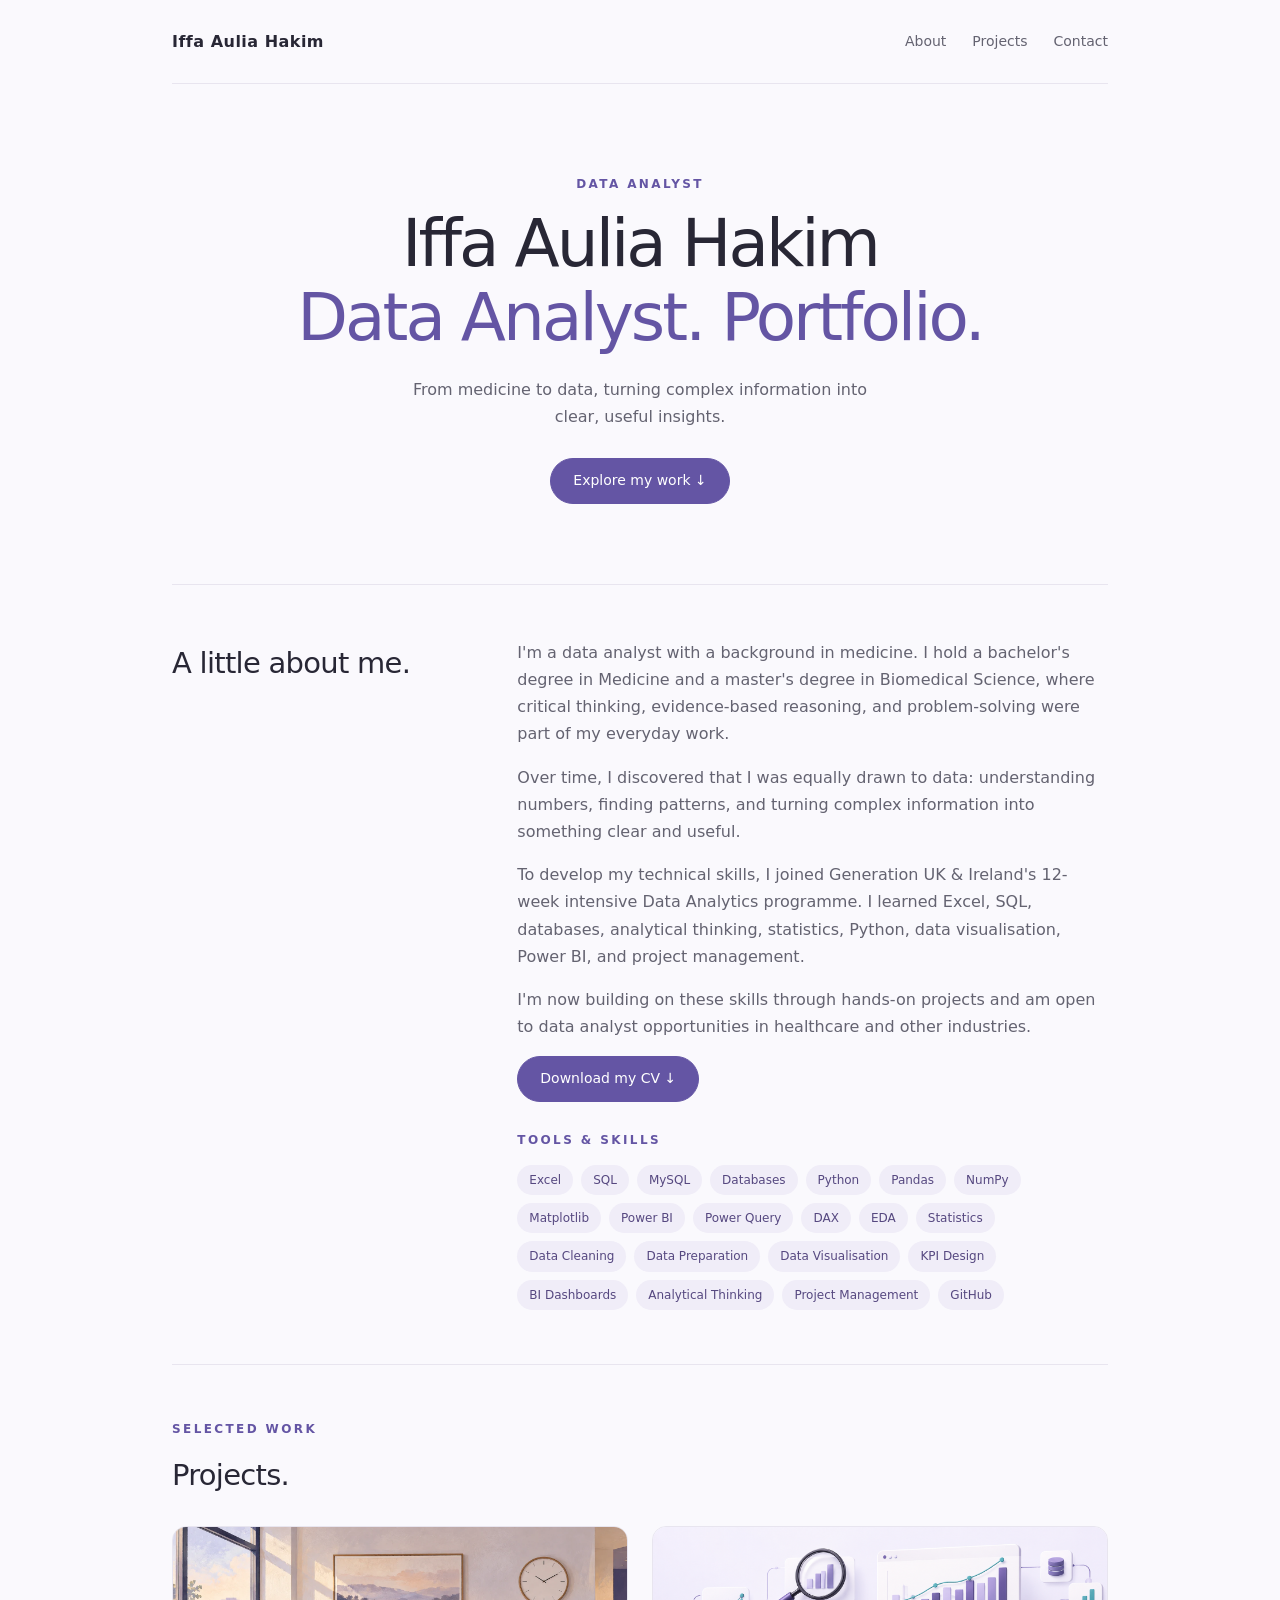
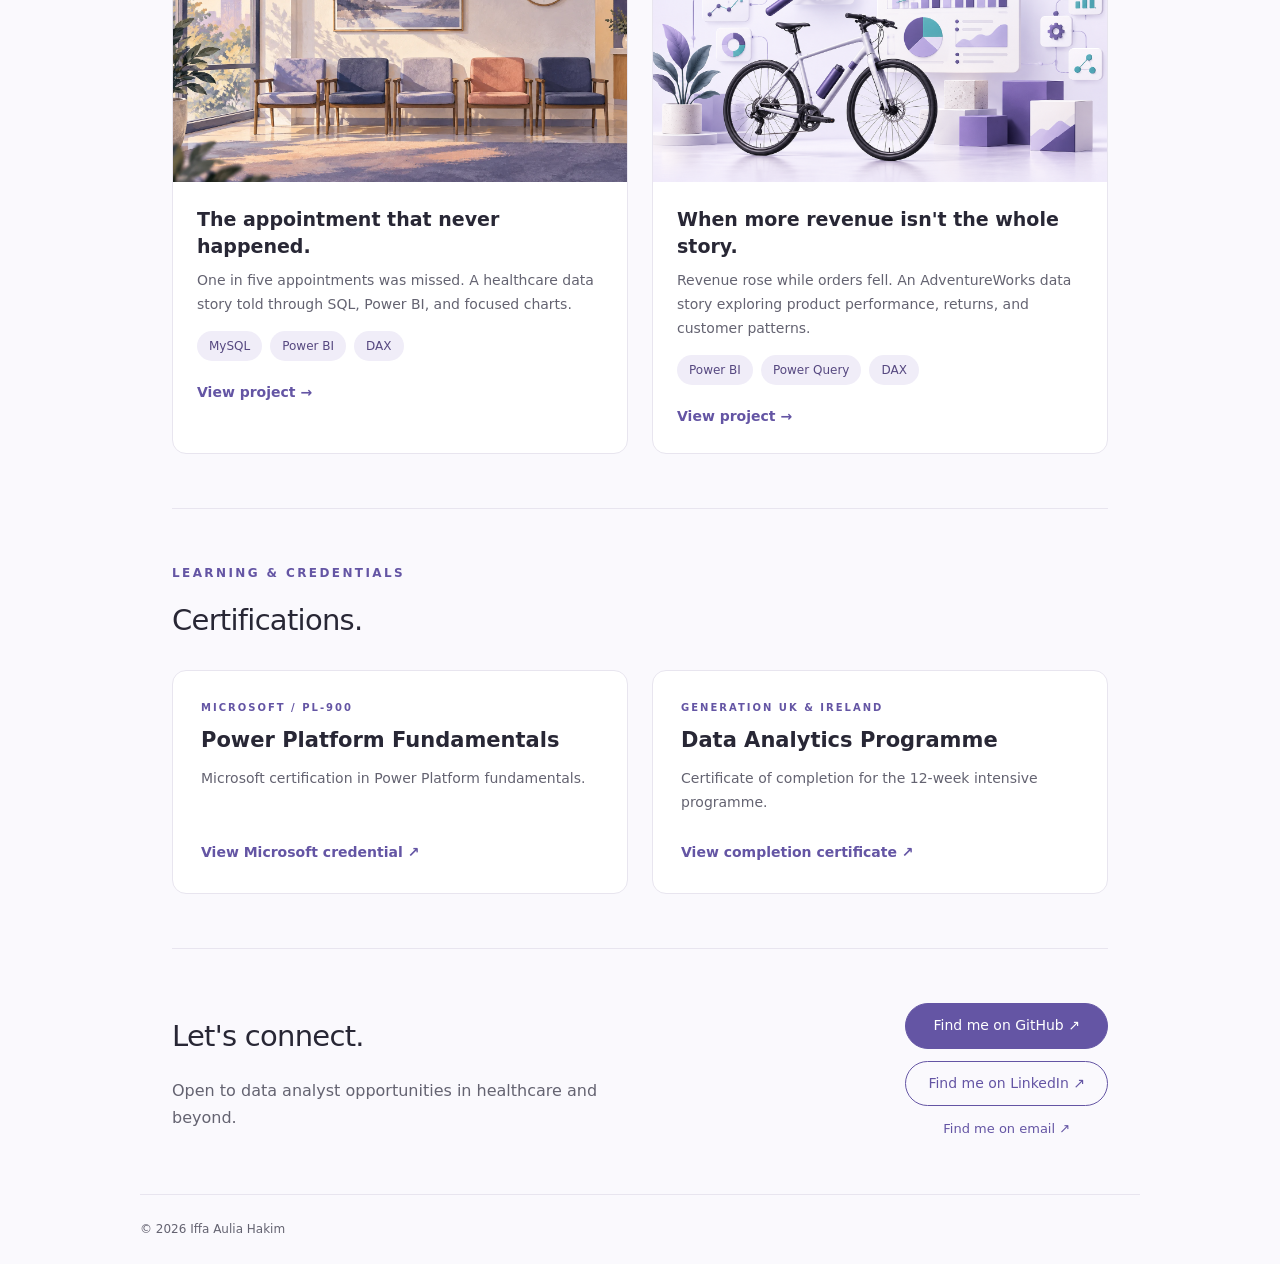
==== commit 49b240e1: "Update index.html" ====
--- a/index.html
+++ b/index.html
@@ -1,52 +1,259 @@
 <!doctype html>
 <html lang="en">
-<head><meta charset="utf-8"><meta name="viewport" content="width=device-width,initial-scale=1"><meta name="description" content="Iffa Aulia Hakim — Data Analyst with a background in medicine. Explore my projects, skills, and CV."><title>Iffa Aulia Hakim Data Analyst. Portfolio.</title><link rel="stylesheet" href="style.css"></head>
+<head>
+  <meta charset="utf-8">
+  <meta name="viewport" content="width=device-width,initial-scale=1">
+  <meta
+    name="description"
+    content="Iffa Aulia Hakim — Data Analyst with a background in medicine. Explore my projects, skills, and CV."
+  >
+  <title>Iffa Aulia Hakim Data Analyst. Portfolio.</title>
+  <link rel="stylesheet" href="style.css">
+</head>
+
 <body>
-<header class="wrap"><nav class="nav" aria-label="Main navigation"><a class="brand" href="index.html">Iffa Aulia Hakim</a><div class="links"><a href="#about">About</a><a href="#projects">Projects</a><a href="#contact">Contact</a></div></nav></header>
-<main class="wrap">
-<section class="hero"><p class="eyebrow">Data Analyst</p><h1>Iffa Aulia Hakim<span>Data Analyst. Portfolio.</span></h1><p class="description">From medicine to data — turning complex information into clear, useful insights.</p><a class="button" href="#projects">Explore my work ↓</a></section>
-<section class="section about" id="about">
-  <h2>A little about me.</h2>
-  <div>
-    <p class="muted">I'm a data analyst with a background in medicine. I hold a bachelor's degree in Medicine and a master's degree in Biomedical Science, where critical thinking, evidence-based reasoning, and problem-solving were part of my everyday work.</p>
-    <p class="muted">Over time, I discovered that I was equally drawn to data: understanding numbers, finding patterns, and turning complex information into something clear and useful.</p>
-    <p class="muted">To develop my technical skills, I joined Generation UK &amp; Ireland's 12-week intensive Data Analytics programme. I learned Excel, SQL, databases, analytical thinking, statistics, Python, data visualisation, Power BI, and project management.</p>
-    <p class="muted">I'm now building on these skills through hands-on projects and am open to data analyst opportunities in healthcare and other industries.</p>
-    <a class="button" href="documents/iffa-aulia-hakim-cv.pdf" download="Iffa-Aulia-Hakim-CV.pdf">Download my CV ↓</a>
-    <p class="eyebrow skills-label">Tools &amp; skills</p>
-    <div class="tags" aria-label="Tools and skills"><span>Excel</span><span>SQL</span><span>MySQL</span><span>Databases</span><span>Python</span><span>Pandas</span><span>NumPy</span><span>Matplotlib</span><span>Power BI</span><span>Power Query</span><span>DAX</span><span>EDA</span><span>Statistics</span><span>Data Cleaning</span><span>Data Preparation</span><span>Data Visualisation</span><span>KPI Design</span><span>BI Dashboards</span><span>Analytical Thinking</span><span>Project Management</span><span>GitHub</span></div>
-  </div>
-</section>
-<section class="section" id="projects"><p class="eyebrow">Selected work</p><h2>Projects.</h2><div class="project-grid">
-<!-- Duplicate this card and create a separate HTML page to add another project. -->
-<a class="card" href="medical-appointment.html"><div class="cover project-cover"><img src="images/clinic-illustration.webp" alt="Illustrated clinic waiting room" width="1774" height="887" loading="lazy"></div><div class="card-body"><h3>The appointment that never happened.</h3><p>One in five appointments was missed. A healthcare data story told through SQL, Power BI, and focused charts.</p><div class="tags"><span>MySQL</span><span>Power BI</span><span>DAX</span></div><span class="text-link">View project →</span></div></a>
-<div class="future"><div><span class="eyebrow">Next project</span><p>More insights coming soon.</p></div></div>
-</div></section>
-<section class="section" id="certifications">
-  <p class="eyebrow">Learning &amp; credentials</p>
-  <h2>Certifications.</h2>
-  <div class="certification-grid">
-    <article class="certification-card">
-      <p class="eyebrow">Microsoft / PL-900</p>
-      <h3>Power Platform Fundamentals</h3>
-      <p class="muted">Microsoft certification in Power Platform fundamentals.</p>
-      <a class="text-link" href="https://learn.microsoft.com/en-us/users/iffaauliahakim-0452/credentials/4f3f4fbb7db78a35?ref=https%3A%2F%2Fwww.linkedin.com%2F" target="_blank" rel="noopener noreferrer">View Microsoft credential ↗</a>
-    </article>
-    <article class="certification-card">
-      <p class="eyebrow">Generation UK &amp; Ireland</p>
-      <h3>Data Analytics Programme</h3>
-      <p class="muted">Certificate of completion for the 12-week intensive programme.</p>
-      <a class="text-link" href="https://www.virtualbadge.io/certificate-validator?credential=de8fb50f-60f9-4ad4-941c-a5ea96bfab6a" target="_blank" rel="noopener noreferrer">View completion certificate ↗</a>
-    </article>
-  </div>
-</section>
-<section class="section contact" id="contact">
-  <div><h2>Let's connect.</h2><p class="muted">Open to data analyst opportunities in healthcare and beyond.</p></div>
-  <div class="contact-links" aria-label="Contact links">
-    <a class="button" href="https://github.com/iffaaulia" target="_blank" rel="noopener noreferrer">Find me on GitHub ↗</a>
-    <a class="button button-secondary" href="https://www.linkedin.com/in/iffaauliahakim/" target="_blank" rel="noopener noreferrer">Find me on LinkedIn ↗</a>
-    <a class="email-link" href="mailto:iffa.aulia2202@gmail.com">Find me on email ↗</a>
-  </div>
-</section>
-</main><footer class="wrap footer">© 2026 Iffa Aulia Hakim</footer>
-</body></html>
+  <header class="wrap">
+    <nav class="nav" aria-label="Main navigation">
+      <a class="brand" href="index.html">Iffa Aulia Hakim</a>
+
+      <div class="links">
+        <a href="#about">About</a>
+        <a href="#projects">Projects</a>
+        <a href="#contact">Contact</a>
+      </div>
+    </nav>
+  </header>
+
+  <main class="wrap">
+    <section class="hero">
+      <p class="eyebrow">Data Analyst</p>
+
+      <h1>
+        Iffa Aulia Hakim
+        <span>Data Analyst. Portfolio.</span>
+      </h1>
+
+      <p class="description">
+        From medicine to data, turning complex information into clear,
+        useful insights.
+      </p>
+
+      <a class="button" href="#projects">Explore my work ↓</a>
+    </section>
+
+    <section class="section about" id="about">
+      <h2>A little about me.</h2>
+
+      <div>
+        <p class="muted">
+          I'm a data analyst with a background in medicine. I hold a
+          bachelor's degree in Medicine and a master's degree in Biomedical
+          Science, where critical thinking, evidence-based reasoning, and
+          problem-solving were part of my everyday work.
+        </p>
+
+        <p class="muted">
+          Over time, I discovered that I was equally drawn to data:
+          understanding numbers, finding patterns, and turning complex
+          information into something clear and useful.
+        </p>
+
+        <p class="muted">
+          To develop my technical skills, I joined Generation UK &amp;
+          Ireland's 12-week intensive Data Analytics programme. I learned
+          Excel, SQL, databases, analytical thinking, statistics, Python,
+          data visualisation, Power BI, and project management.
+        </p>
+
+        <p class="muted">
+          I'm now building on these skills through hands-on projects and
+          am open to data analyst opportunities in healthcare and other
+          industries.
+        </p>
+
+        <a
+          class="button"
+          href="documents/iffa-aulia-hakim-cv.pdf"
+          download="Iffa-Aulia-Hakim-CV.pdf"
+        >
+          Download my CV ↓
+        </a>
+
+        <p class="eyebrow skills-label">Tools &amp; skills</p>
+
+        <div class="tags" aria-label="Tools and skills">
+          <span>Excel</span>
+          <span>SQL</span>
+          <span>MySQL</span>
+          <span>Databases</span>
+          <span>Python</span>
+          <span>Pandas</span>
+          <span>NumPy</span>
+          <span>Matplotlib</span>
+          <span>Power BI</span>
+          <span>Power Query</span>
+          <span>DAX</span>
+          <span>EDA</span>
+          <span>Statistics</span>
+          <span>Data Cleaning</span>
+          <span>Data Preparation</span>
+          <span>Data Visualisation</span>
+          <span>KPI Design</span>
+          <span>BI Dashboards</span>
+          <span>Analytical Thinking</span>
+          <span>Project Management</span>
+          <span>GitHub</span>
+        </div>
+      </div>
+    </section>
+
+    <section class="section" id="projects">
+      <p class="eyebrow">Selected work</p>
+      <h2>Projects.</h2>
+
+      <div class="project-grid">
+        <!-- Project 01: Medical Appointment -->
+        <a class="card" href="medical-appointment.html">
+          <div class="cover project-cover">
+            <img
+              src="images/clinic-illustration.webp"
+              alt="Illustrated clinic waiting room"
+              width="1774"
+              height="887"
+              loading="lazy"
+            >
+          </div>
+
+          <div class="card-body">
+            <h3>The appointment that never happened.</h3>
+
+            <p>
+              One in five appointments was missed. A healthcare data story
+              told through SQL, Power BI, and focused charts.
+            </p>
+
+            <div class="tags">
+              <span>MySQL</span>
+              <span>Power BI</span>
+              <span>DAX</span>
+            </div>
+
+            <span class="text-link">View project →</span>
+          </div>
+        </a>
+
+        <!-- Project 02: AdventureWorks -->
+        <a class="card" href="adventureworks.html">
+          <div class="cover project-cover">
+            <img
+              src="images/adventureworks/cover.png"
+              alt="Bicycle and business analytics illustration for the AdventureWorks project"
+              width="1774"
+              height="887"
+              loading="lazy"
+            >
+          </div>
+
+          <div class="card-body">
+            <h3>When more revenue isn't the whole story.</h3>
+
+            <p>
+              Revenue rose while orders fell. An AdventureWorks data story
+              exploring product performance, returns, and customer patterns.
+            </p>
+
+            <div class="tags">
+              <span>Power BI</span>
+              <span>Power Query</span>
+              <span>DAX</span>
+            </div>
+
+            <span class="text-link">View project →</span>
+          </div>
+        </a>
+      </div>
+    </section>
+
+    <section class="section" id="certifications">
+      <p class="eyebrow">Learning &amp; credentials</p>
+      <h2>Certifications.</h2>
+
+      <div class="certification-grid">
+        <article class="certification-card">
+          <p class="eyebrow">Microsoft / PL-900</p>
+          <h3>Power Platform Fundamentals</h3>
+
+          <p class="muted">
+            Microsoft certification in Power Platform fundamentals.
+          </p>
+
+          <a
+            class="text-link"
+            href="https://learn.microsoft.com/en-us/users/iffaauliahakim-0452/credentials/4f3f4fbb7db78a35?ref=https%3A%2F%2Fwww.linkedin.com%2F"
+            target="_blank"
+            rel="noopener noreferrer"
+          >
+            View Microsoft credential ↗
+          </a>
+        </article>
+
+        <article class="certification-card">
+          <p class="eyebrow">Generation UK &amp; Ireland</p>
+          <h3>Data Analytics Programme</h3>
+
+          <p class="muted">
+            Certificate of completion for the 12-week intensive programme.
+          </p>
+
+          <a
+            class="text-link"
+            href="https://www.virtualbadge.io/certificate-validator?credential=de8fb50f-60f9-4ad4-941c-a5ea96bfab6a"
+            target="_blank"
+            rel="noopener noreferrer"
+          >
+            View completion certificate ↗
+          </a>
+        </article>
+      </div>
+    </section>
+
+    <section class="section contact" id="contact">
+      <div>
+        <h2>Let's connect.</h2>
+
+        <p class="muted">
+          Open to data analyst opportunities in healthcare and beyond.
+        </p>
+      </div>
+
+      <div class="contact-links" aria-label="Contact links">
+        <a
+          class="button"
+          href="https://github.com/iffaaulia"
+          target="_blank"
+          rel="noopener noreferrer"
+        >
+          Find me on GitHub ↗
+        </a>
+
+        <a
+          class="button button-secondary"
+          href="https://www.linkedin.com/in/iffaauliahakim/"
+          target="_blank"
+          rel="noopener noreferrer"
+        >
+          Find me on LinkedIn ↗
+        </a>
+
+        <a class="email-link" href="mailto:iffa.aulia2202@gmail.com">
+          Find me on email ↗
+        </a>
+      </div>
+    </section>
+  </main>
+
+  <footer class="wrap footer">
+    © 2026 Iffa Aulia Hakim
+  </footer>
+</body>
+</html>
